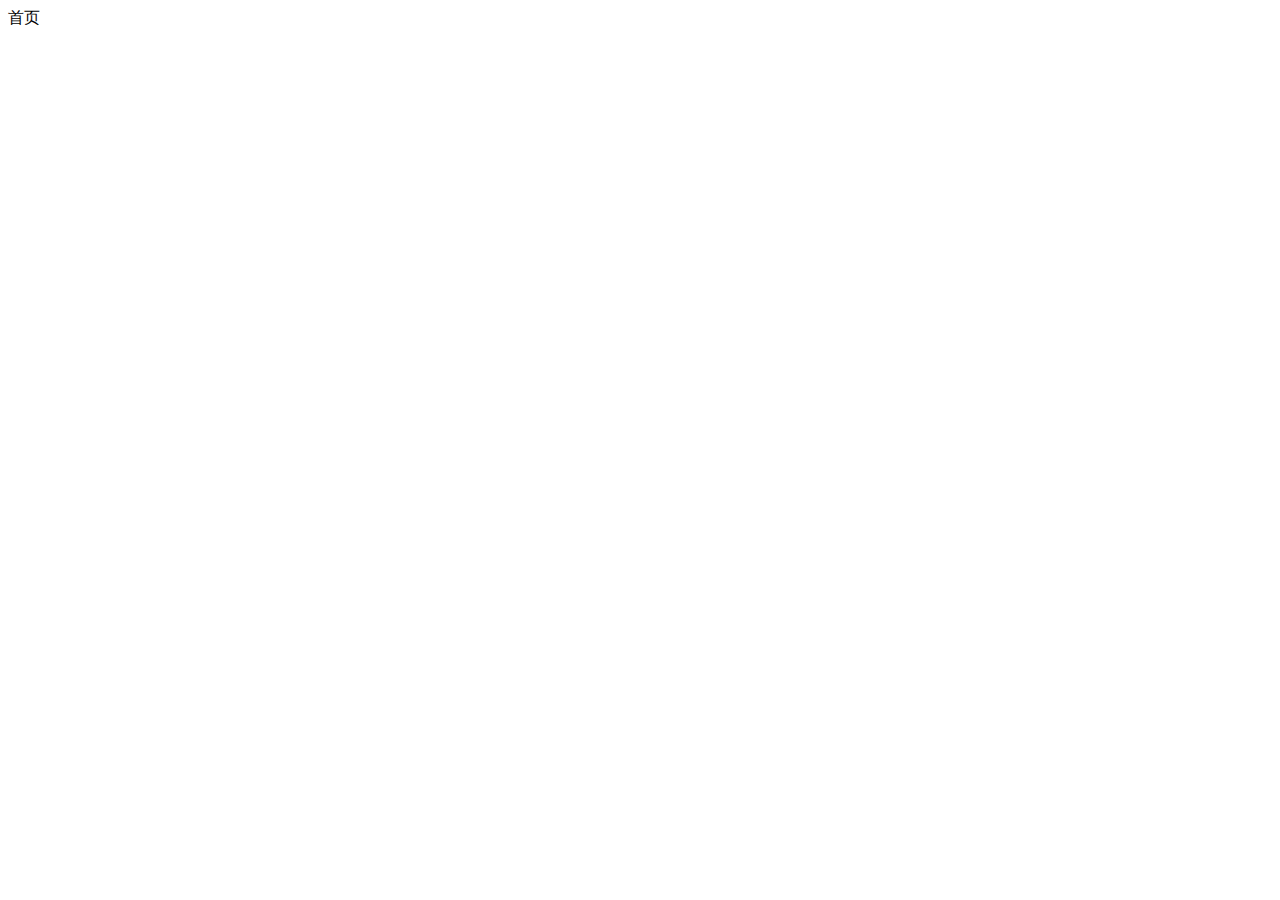
==== index.html @ 5a129a65 "登录注册功能完成" ====
<!DOCTYPE html>
<html lang="en">

<head>
    <meta charset="UTF-8">
    <meta http-equiv="X-UA-Compatible" content="IE=edge">
    <meta name="viewport" content="width=device-width, initial-scale=1.0">
    <title>Document</title>
</head>

<body>
    首页
</body>

</html>
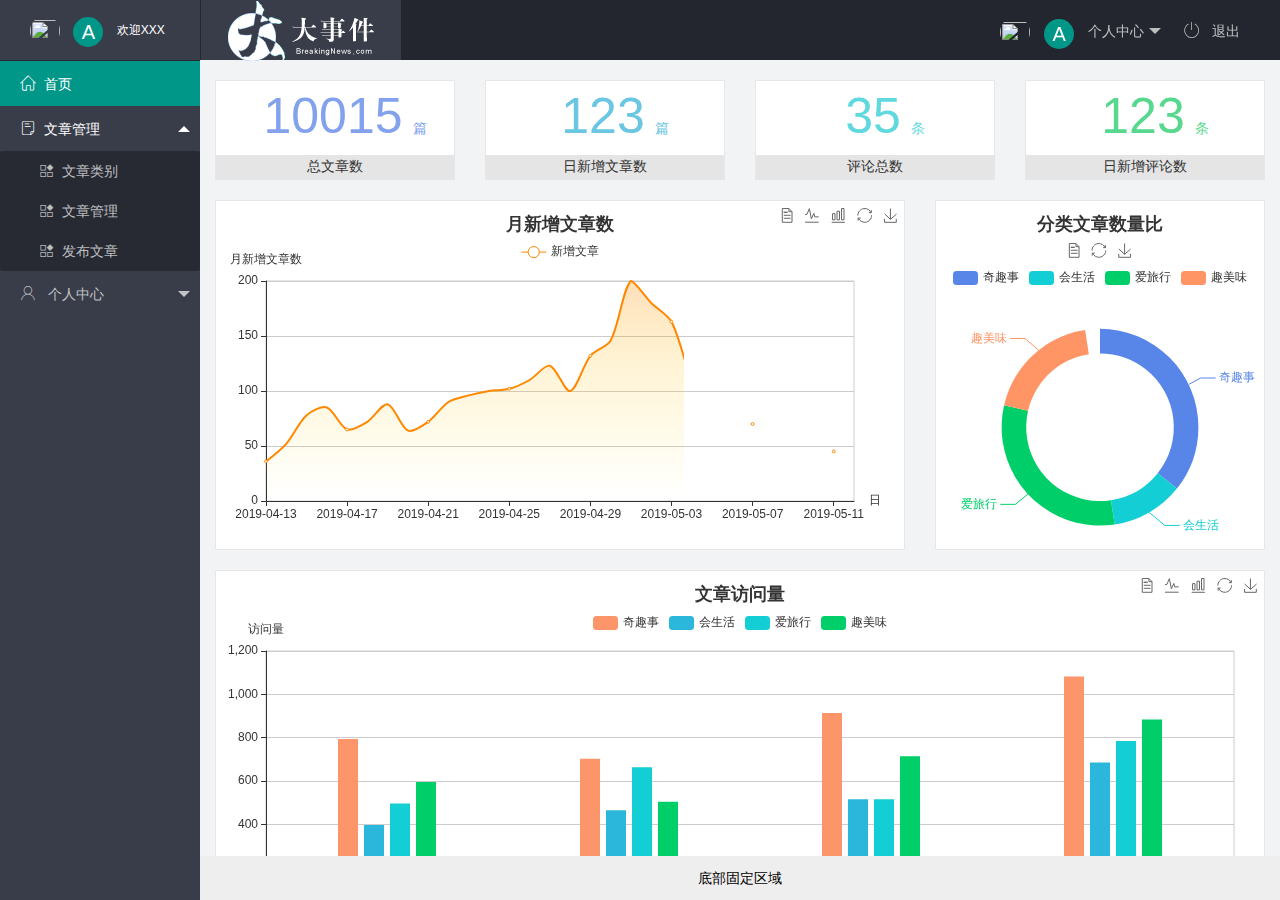
==== commit e68646bd: "完成了主页功能" ====
--- a/index.html
+++ b/index.html
@@ -5,11 +5,93 @@
     <meta charset="UTF-8">
     <meta http-equiv="X-UA-Compatible" content="IE=edge">
     <meta name="viewport" content="width=device-width, initial-scale=1.0">
-    <title>Document</title>
+    <title>后台主页</title>
+    <!-- <link rel="stylesheet" href="/assets/lib/bootstrap.css"> -->
+    <link rel="stylesheet" href="/assets/lib/layui/css/layui.css">
+    <link rel="stylesheet" href="/assets/fonts/iconfont.css">
+    <link rel="stylesheet" href="/assets/css/index.css">
 </head>
 
 <body>
-    首页
+    <div class="layui-layout layui-layout-admin">
+        <div class="layui-header">
+            <div class="layui-logo layui-hide-xs layui-bg-black">
+                <img src="/assets/images/logo.png" alt="">
+            </div>
+            <!-- 头部区域（可配合layui 已有的水平导航） -->
+            <ul class="layui-nav layui-layout-right">
+                <li class="layui-nav-item layui-hide layui-show-md-inline-block">
+                    <a href="javascript:;">
+                        <img src="//tva1.sinaimg.cn/crop.0.0.118.118.180/5db11ff4gw1e77d3nqrv8j203b03cweg.jpg"
+                            class="layui-nav-img">
+                        <span class="text-avatar">A</span>
+                        个人中心
+                    </a>
+                    <dl class="layui-nav-child">
+                        <dd><a href="javascript:;">基本资料</a></dd>
+                        <dd><a href="javascript:;">更换头像</a></dd>
+                        <dd><a href="javascript:;">重置密码</a></dd>
+                    </dl>
+                </li>
+                <li class="layui-nav-item" lay-header-event="menuRight" lay-unselect>
+                    <a href="javascript:;" id="btnLogout">
+                        <span class="iconfont icon-tuichu"></span>
+                        退出
+                    </a>
+                </li>
+            </ul>
+        </div>
+
+        <div class="layui-side layui-bg-black">
+            <div class="layui-side-scroll">
+                <div class="user-info">
+                    <img src="//tva1.sinaimg.cn/crop.0.0.118.118.180/5db11ff4gw1e77d3nqrv8j203b03cweg.jpg"
+                        class="layui-nav-img">
+                    <span class="text-avatar">A</span>
+                    <span id="welcome">欢迎XXX</span>
+                </div>
+                <!-- 左侧导航区域（可配合layui已有的垂直导航） -->
+                <ul class="layui-nav layui-nav-tree" lay-shrink="all" lay-filter="test">
+                    <li class="layui-nav-item layui-this"><a target="fm" href="/home/dashboard.html"><span
+                                class="iconfont icon-home"></span>首页</a>
+                    </li>
+                    <li class="layui-nav-item layui-nav-itemed">
+                        <a class="" href="javascript:;"><span class="iconfont icon-16"></span>文章管理</a>
+                        <dl class="layui-nav-child">
+                            <dd><a href="javascript:;"><i class="layui-icon layui-icon-app"></i>文章类别</a></dd>
+                            <dd><a href="javascript:;"><i class="layui-icon layui-icon-app"></i>文章管理</a></dd>
+                            <dd><a href="javascript:;"><i class="layui-icon layui-icon-app"></i>发布文章</a></dd>
+                        </dl>
+                    </li>
+                    <li class="layui-nav-item">
+                        <a href="javascript:;"><span class="iconfont icon-user"></span> 个人中心</a>
+                        <dl class="layui-nav-child">
+                            <dd><a href="javascript:;"><i class="layui-icon layui-icon-app"></i>基本资料</a></dd>
+                            <dd><a href="javascript:;"><i class="layui-icon layui-icon-app"></i>更换头像</a></dd>
+                            <dd><a href="javascript:;"><i class="layui-icon layui-icon-app"></i>重置密码</a></dd>
+                        </dl>
+                    </li>
+                </ul>
+            </div>
+        </div>
+
+        <div class="layui-body">
+            <!-- 内容主体区域 -->
+            <iframe name="fm" src="/home/dashboard.html" frameborder="0">
+                主体内容区域
+            </iframe>
+        </div>
+
+        <div class="layui-footer">
+            <!-- 底部固定区域 -->
+            底部固定区域
+        </div>
+    </div>
 </body>
+<script src="/assets/lib/jquery.js"></script>
+<script src="/assets/lib/echarts.min.js"></script>
+<script src="/assets/lib/layui/layui.all.js"></script>
+<script src="/assets/js/BaseAPI.js"></script>
+<script src="/assets/js/index.js"></script>
 
 </html>--- a/assets/lib/layui/css/layui.css
+++ b/assets/lib/layui/css/layui.css
@@ -0,0 +1,2 @@
+/** layui-v2.5.5 MIT License By https://www.layui.com */
+ .layui-inline,img{display:inline-block;vertical-align:middle}h1,h2,h3,h4,h5,h6{font-weight:400}.layui-edge,.layui-header,.layui-inline,.layui-main{position:relative}.layui-body,.layui-edge,.layui-elip{overflow:hidden}.layui-btn,.layui-edge,.layui-inline,img{vertical-align:middle}.layui-btn,.layui-disabled,.layui-icon,.layui-unselect{-moz-user-select:none;-webkit-user-select:none;-ms-user-select:none}.layui-elip,.layui-form-checkbox span,.layui-form-pane .layui-form-label{text-overflow:ellipsis;white-space:nowrap}.layui-breadcrumb,.layui-tree-btnGroup{visibility:hidden}blockquote,body,button,dd,div,dl,dt,form,h1,h2,h3,h4,h5,h6,input,li,ol,p,pre,td,textarea,th,ul{margin:0;padding:0;-webkit-tap-highlight-color:rgba(0,0,0,0)}a:active,a:hover{outline:0}img{border:none}li{list-style:none}table{border-collapse:collapse;border-spacing:0}h4,h5,h6{font-size:100%}button,input,optgroup,option,select,textarea{font-family:inherit;font-size:inherit;font-style:inherit;font-weight:inherit;outline:0}pre{white-space:pre-wrap;white-space:-moz-pre-wrap;white-space:-pre-wrap;white-space:-o-pre-wrap;word-wrap:break-word}body{line-height:24px;font:14px Helvetica Neue,Helvetica,PingFang SC,Tahoma,Arial,sans-serif}hr{height:1px;margin:10px 0;border:0;clear:both}a{color:#333;text-decoration:none}a:hover{color:#777}a cite{font-style:normal;*cursor:pointer}.layui-border-box,.layui-border-box *{box-sizing:border-box}.layui-box,.layui-box *{box-sizing:content-box}.layui-clear{clear:both;*zoom:1}.layui-clear:after{content:'\20';clear:both;*zoom:1;display:block;height:0}.layui-inline{*display:inline;*zoom:1}.layui-edge{display:inline-block;width:0;height:0;border-width:6px;border-style:dashed;border-color:transparent}.layui-edge-top{top:-4px;border-bottom-color:#999;border-bottom-style:solid}.layui-edge-right{border-left-color:#999;border-left-style:solid}.layui-edge-bottom{top:2px;border-top-color:#999;border-top-style:solid}.layui-edge-left{border-right-color:#999;border-right-style:solid}.layui-disabled,.layui-disabled:hover{color:#d2d2d2!important;cursor:not-allowed!important}.layui-circle{border-radius:100%}.layui-show{display:block!important}.layui-hide{display:none!important}@font-face{font-family:layui-icon;src:url(../font/iconfont.eot?v=250);src:url(../font/iconfont.eot?v=250#iefix) format('embedded-opentype'),url(../font/iconfont.woff2?v=250) format('woff2'),url(../font/iconfont.woff?v=250) format('woff'),url(../font/iconfont.ttf?v=250) format('truetype'),url(../font/iconfont.svg?v=250#layui-icon) format('svg')}.layui-icon{font-family:layui-icon!important;font-size:16px;font-style:normal;-webkit-font-smoothing:antialiased;-moz-osx-font-smoothing:grayscale}.layui-icon-reply-fill:before{content:"\e611"}.layui-icon-set-fill:before{content:"\e614"}.layui-icon-menu-fill:before{content:"\e60f"}.layui-icon-search:before{content:"\e615"}.layui-icon-share:before{content:"\e641"}.layui-icon-set-sm:before{content:"\e620"}.layui-icon-engine:before{content:"\e628"}.layui-icon-close:before{content:"\1006"}.layui-icon-close-fill:before{content:"\1007"}.layui-icon-chart-screen:before{content:"\e629"}.layui-icon-star:before{content:"\e600"}.layui-icon-circle-dot:before{content:"\e617"}.layui-icon-chat:before{content:"\e606"}.layui-icon-release:before{content:"\e609"}.layui-icon-list:before{content:"\e60a"}.layui-icon-chart:before{content:"\e62c"}.layui-icon-ok-circle:before{content:"\1005"}.layui-icon-layim-theme:before{content:"\e61b"}.layui-icon-table:before{content:"\e62d"}.layui-icon-right:before{content:"\e602"}.layui-icon-left:before{content:"\e603"}.layui-icon-cart-simple:before{content:"\e698"}.layui-icon-face-cry:before{content:"\e69c"}.layui-icon-face-smile:before{content:"\e6af"}.layui-icon-survey:before{content:"\e6b2"}.layui-icon-tree:before{content:"\e62e"}.layui-icon-upload-circle:before{content:"\e62f"}.layui-icon-add-circle:before{content:"\e61f"}.layui-icon-download-circle:before{content:"\e601"}.layui-icon-templeate-1:before{content:"\e630"}.layui-icon-util:before{content:"\e631"}.layui-icon-face-surprised:before{content:"\e664"}.layui-icon-edit:before{content:"\e642"}.layui-icon-speaker:before{content:"\e645"}.layui-icon-down:before{content:"\e61a"}.layui-icon-file:before{content:"\e621"}.layui-icon-layouts:before{content:"\e632"}.layui-icon-rate-half:before{content:"\e6c9"}.layui-icon-add-circle-fine:before{content:"\e608"}.layui-icon-prev-circle:before{content:"\e633"}.layui-icon-read:before{content:"\e705"}.layui-icon-404:before{content:"\e61c"}.layui-icon-carousel:before{content:"\e634"}.layui-icon-help:before{content:"\e607"}.layui-icon-code-circle:before{content:"\e635"}.layui-icon-water:before{content:"\e636"}.layui-icon-username:before{content:"\e66f"}.layui-icon-find-fill:before{content:"\e670"}.layui-icon-about:before{content:"\e60b"}.layui-icon-location:before{content:"\e715"}.layui-icon-up:before{content:"\e619"}.layui-icon-pause:before{content:"\e651"}.layui-icon-date:before{content:"\e637"}.layui-icon-layim-uploadfile:before{content:"\e61d"}.layui-icon-delete:before{content:"\e640"}.layui-icon-play:before{content:"\e652"}.layui-icon-top:before{content:"\e604"}.layui-icon-friends:before{content:"\e612"}.layui-icon-refresh-3:before{content:"\e9aa"}.layui-icon-ok:before{content:"\e605"}.layui-icon-layer:before{content:"\e638"}.layui-icon-face-smile-fine:before{content:"\e60c"}.layui-icon-dollar:before{content:"\e659"}.layui-icon-group:before{content:"\e613"}.layui-icon-layim-download:before{content:"\e61e"}.layui-icon-picture-fine:before{content:"\e60d"}.layui-icon-link:before{content:"\e64c"}.layui-icon-diamond:before{content:"\e735"}.layui-icon-log:before{content:"\e60e"}.layui-icon-rate-solid:before{content:"\e67a"}.layui-icon-fonts-del:before{content:"\e64f"}.layui-icon-unlink:before{content:"\e64d"}.layui-icon-fonts-clear:before{content:"\e639"}.layui-icon-triangle-r:before{content:"\e623"}.layui-icon-circle:before{content:"\e63f"}.layui-icon-radio:before{content:"\e643"}.layui-icon-align-center:before{content:"\e647"}.layui-icon-align-right:before{content:"\e648"}.layui-icon-align-left:before{content:"\e649"}.layui-icon-loading-1:before{content:"\e63e"}.layui-icon-return:before{content:"\e65c"}.layui-icon-fonts-strong:before{content:"\e62b"}.layui-icon-upload:before{content:"\e67c"}.layui-icon-dialogue:before{content:"\e63a"}.layui-icon-video:before{content:"\e6ed"}.layui-icon-headset:before{content:"\e6fc"}.layui-icon-cellphone-fine:before{content:"\e63b"}.layui-icon-add-1:before{content:"\e654"}.layui-icon-face-smile-b:before{content:"\e650"}.layui-icon-fonts-html:before{content:"\e64b"}.layui-icon-form:before{content:"\e63c"}.layui-icon-cart:before{content:"\e657"}.layui-icon-camera-fill:before{content:"\e65d"}.layui-icon-tabs:before{content:"\e62a"}.layui-icon-fonts-code:before{content:"\e64e"}.layui-icon-fire:before{content:"\e756"}.layui-icon-set:before{content:"\e716"}.layui-icon-fonts-u:before{content:"\e646"}.layui-icon-triangle-d:before{content:"\e625"}.layui-icon-tips:before{content:"\e702"}.layui-icon-picture:before{content:"\e64a"}.layui-icon-more-vertical:before{content:"\e671"}.layui-icon-flag:before{content:"\e66c"}.layui-icon-loading:before{content:"\e63d"}.layui-icon-fonts-i:before{content:"\e644"}.layui-icon-refresh-1:before{content:"\e666"}.layui-icon-rmb:before{content:"\e65e"}.layui-icon-home:before{content:"\e68e"}.layui-icon-user:before{content:"\e770"}.layui-icon-notice:before{content:"\e667"}.layui-icon-login-weibo:before{content:"\e675"}.layui-icon-voice:before{content:"\e688"}.layui-icon-upload-drag:before{content:"\e681"}.layui-icon-login-qq:before{content:"\e676"}.layui-icon-snowflake:before{content:"\e6b1"}.layui-icon-file-b:before{content:"\e655"}.layui-icon-template:before{content:"\e663"}.layui-icon-auz:before{content:"\e672"}.layui-icon-console:before{content:"\e665"}.layui-icon-app:before{content:"\e653"}.layui-icon-prev:before{content:"\e65a"}.layui-icon-website:before{content:"\e7ae"}.layui-icon-next:before{content:"\e65b"}.layui-icon-component:before{content:"\e857"}.layui-icon-more:before{content:"\e65f"}.layui-icon-login-wechat:before{content:"\e677"}.layui-icon-shrink-right:before{content:"\e668"}.layui-icon-spread-left:before{content:"\e66b"}.layui-icon-camera:before{content:"\e660"}.layui-icon-note:before{content:"\e66e"}.layui-icon-refresh:before{content:"\e669"}.layui-icon-female:before{content:"\e661"}.layui-icon-male:before{content:"\e662"}.layui-icon-password:before{content:"\e673"}.layui-icon-senior:before{content:"\e674"}.layui-icon-theme:before{content:"\e66a"}.layui-icon-tread:before{content:"\e6c5"}.layui-icon-praise:before{content:"\e6c6"}.layui-icon-star-fill:before{content:"\e658"}.layui-icon-rate:before{content:"\e67b"}.layui-icon-template-1:before{content:"\e656"}.layui-icon-vercode:before{content:"\e679"}.layui-icon-cellphone:before{content:"\e678"}.layui-icon-screen-full:before{content:"\e622"}.layui-icon-screen-restore:before{content:"\e758"}.layui-icon-cols:before{content:"\e610"}.layui-icon-export:before{content:"\e67d"}.layui-icon-print:before{content:"\e66d"}.layui-icon-slider:before{content:"\e714"}.layui-icon-addition:before{content:"\e624"}.layui-icon-subtraction:before{content:"\e67e"}.layui-icon-service:before{content:"\e626"}.layui-icon-transfer:before{content:"\e691"}.layui-main{width:1140px;margin:0 auto}.layui-header{z-index:1000;height:60px}.layui-header a:hover{transition:all .5s;-webkit-transition:all .5s}.layui-side{position:fixed;left:0;top:0;bottom:0;z-index:999;width:200px;overflow-x:hidden}.layui-side-scroll{position:relative;width:220px;height:100%;overflow-x:hidden}.layui-body{position:absolute;left:200px;right:0;top:0;bottom:0;z-index:998;width:auto;overflow-y:auto;box-sizing:border-box}.layui-layout-body{overflow:hidden}.layui-layout-admin .layui-header{background-color:#23262E}.layui-layout-admin .layui-side{top:60px;width:200px;overflow-x:hidden}.layui-layout-admin .layui-body{position:fixed;top:60px;bottom:44px}.layui-layout-admin .layui-main{width:auto;margin:0 15px}.layui-layout-admin .layui-footer{position:fixed;left:200px;right:0;bottom:0;height:44px;line-height:44px;padding:0 15px;background-color:#eee}.layui-layout-admin .layui-logo{position:absolute;left:0;top:0;width:200px;height:100%;line-height:60px;text-align:center;color:#009688;font-size:16px}.layui-layout-admin .layui-header .layui-nav{background:0 0}.layui-layout-left{position:absolute!important;left:200px;top:0}.layui-layout-right{position:absolute!important;right:0;top:0}.layui-container{position:relative;margin:0 auto;padding:0 15px;box-sizing:border-box}.layui-fluid{position:relative;margin:0 auto;padding:0 15px}.layui-row:after,.layui-row:before{content:'';display:block;clear:both}.layui-col-lg1,.layui-col-lg10,.layui-col-lg11,.layui-col-lg12,.layui-col-lg2,.layui-col-lg3,.layui-col-lg4,.layui-col-lg5,.layui-col-lg6,.layui-col-lg7,.layui-col-lg8,.layui-col-lg9,.layui-col-md1,.layui-col-md10,.layui-col-md11,.layui-col-md12,.layui-col-md2,.layui-col-md3,.layui-col-md4,.layui-col-md5,.layui-col-md6,.layui-col-md7,.layui-col-md8,.layui-col-md9,.layui-col-sm1,.layui-col-sm10,.layui-col-sm11,.layui-col-sm12,.layui-col-sm2,.layui-col-sm3,.layui-col-sm4,.layui-col-sm5,.layui-col-sm6,.layui-col-sm7,.layui-col-sm8,.layui-col-sm9,.layui-col-xs1,.layui-col-xs10,.layui-col-xs11,.layui-col-xs12,.layui-col-xs2,.layui-col-xs3,.layui-col-xs4,.layui-col-xs5,.layui-col-xs6,.layui-col-xs7,.layui-col-xs8,.layui-col-xs9{position:relative;display:block;box-sizing:border-box}.layui-col-xs1,.layui-col-xs10,.layui-col-xs11,.layui-col-xs12,.layui-col-xs2,.layui-col-xs3,.layui-col-xs4,.layui-col-xs5,.layui-col-xs6,.layui-col-xs7,.layui-col-xs8,.layui-col-xs9{float:left}.layui-col-xs1{width:8.33333333%}.layui-col-xs2{width:16.66666667%}.layui-col-xs3{width:25%}.layui-col-xs4{width:33.33333333%}.layui-col-xs5{width:41.66666667%}.layui-col-xs6{width:50%}.layui-col-xs7{width:58.33333333%}.layui-col-xs8{width:66.66666667%}.layui-col-xs9{width:75%}.layui-col-xs10{width:83.33333333%}.layui-col-xs11{width:91.66666667%}.layui-col-xs12{width:100%}.layui-col-xs-offset1{margin-left:8.33333333%}.layui-col-xs-offset2{margin-left:16.66666667%}.layui-col-xs-offset3{margin-left:25%}.layui-col-xs-offset4{margin-left:33.33333333%}.layui-col-xs-offset5{margin-left:41.66666667%}.layui-col-xs-offset6{margin-left:50%}.layui-col-xs-offset7{margin-left:58.33333333%}.layui-col-xs-offset8{margin-left:66.66666667%}.layui-col-xs-offset9{margin-left:75%}.layui-col-xs-offset10{margin-left:83.33333333%}.layui-col-xs-offset11{margin-left:91.66666667%}.layui-col-xs-offset12{margin-left:100%}@media screen and (max-width:768px){.layui-hide-xs{display:none!important}.layui-show-xs-block{display:block!important}.layui-show-xs-inline{display:inline!important}.layui-show-xs-inline-block{display:inline-block!important}}@media screen and (min-width:768px){.layui-container{width:750px}.layui-hide-sm{display:none!important}.layui-show-sm-block{display:block!important}.layui-show-sm-inline{display:inline!important}.layui-show-sm-inline-block{display:inline-block!important}.layui-col-sm1,.layui-col-sm10,.layui-col-sm11,.layui-col-sm12,.layui-col-sm2,.layui-col-sm3,.layui-col-sm4,.layui-col-sm5,.layui-col-sm6,.layui-col-sm7,.layui-col-sm8,.layui-col-sm9{float:left}.layui-col-sm1{width:8.33333333%}.layui-col-sm2{width:16.66666667%}.layui-col-sm3{width:25%}.layui-col-sm4{width:33.33333333%}.layui-col-sm5{width:41.66666667%}.layui-col-sm6{width:50%}.layui-col-sm7{width:58.33333333%}.layui-col-sm8{width:66.66666667%}.layui-col-sm9{width:75%}.layui-col-sm10{width:83.33333333%}.layui-col-sm11{width:91.66666667%}.layui-col-sm12{width:100%}.layui-col-sm-offset1{margin-left:8.33333333%}.layui-col-sm-offset2{margin-left:16.66666667%}.layui-col-sm-offset3{margin-left:25%}.layui-col-sm-offset4{margin-left:33.33333333%}.layui-col-sm-offset5{margin-left:41.66666667%}.layui-col-sm-offset6{margin-left:50%}.layui-col-sm-offset7{margin-left:58.33333333%}.layui-col-sm-offset8{margin-left:66.66666667%}.layui-col-sm-offset9{margin-left:75%}.layui-col-sm-offset10{margin-left:83.33333333%}.layui-col-sm-offset11{margin-left:91.66666667%}.layui-col-sm-offset12{margin-left:100%}}@media screen and (min-width:992px){.layui-container{width:970px}.layui-hide-md{display:none!important}.layui-show-md-block{display:block!important}.layui-show-md-inline{display:inline!important}.layui-show-md-inline-block{display:inline-block!important}.layui-col-md1,.layui-col-md10,.layui-col-md11,.layui-col-md12,.layui-col-md2,.layui-col-md3,.layui-col-md4,.layui-col-md5,.layui-col-md6,.layui-col-md7,.layui-col-md8,.layui-col-md9{float:left}.layui-col-md1{width:8.33333333%}.layui-col-md2{width:16.66666667%}.layui-col-md3{width:25%}.layui-col-md4{width:33.33333333%}.layui-col-md5{width:41.66666667%}.layui-col-md6{width:50%}.layui-col-md7{width:58.33333333%}.layui-col-md8{width:66.66666667%}.layui-col-md9{width:75%}.layui-col-md10{width:83.33333333%}.layui-col-md11{width:91.66666667%}.layui-col-md12{width:100%}.layui-col-md-offset1{margin-left:8.33333333%}.layui-col-md-offset2{margin-left:16.66666667%}.layui-col-md-offset3{margin-left:25%}.layui-col-md-offset4{margin-left:33.33333333%}.layui-col-md-offset5{margin-left:41.66666667%}.layui-col-md-offset6{margin-left:50%}.layui-col-md-offset7{margin-left:58.33333333%}.layui-col-md-offset8{margin-left:66.66666667%}.layui-col-md-offset9{margin-left:75%}.layui-col-md-offset10{margin-left:83.33333333%}.layui-col-md-offset11{margin-left:91.66666667%}.layui-col-md-offset12{margin-left:100%}}@media screen and (min-width:1200px){.layui-container{width:1170px}.layui-hide-lg{display:none!important}.layui-show-lg-block{display:block!important}.layui-show-lg-inline{display:inline!important}.layui-show-lg-inline-block{display:inline-block!important}.layui-col-lg1,.layui-col-lg10,.layui-col-lg11,.layui-col-lg12,.layui-col-lg2,.layui-col-lg3,.layui-col-lg4,.layui-col-lg5,.layui-col-lg6,.layui-col-lg7,.layui-col-lg8,.layui-col-lg9{float:left}.layui-col-lg1{width:8.33333333%}.layui-col-lg2{width:16.66666667%}.layui-col-lg3{width:25%}.layui-col-lg4{width:33.33333333%}.layui-col-lg5{width:41.66666667%}.layui-col-lg6{width:50%}.layui-col-lg7{width:58.33333333%}.layui-col-lg8{width:66.66666667%}.layui-col-lg9{width:75%}.layui-col-lg10{width:83.33333333%}.layui-col-lg11{width:91.66666667%}.layui-col-lg12{width:100%}.layui-col-lg-offset1{margin-left:8.33333333%}.layui-col-lg-offset2{margin-left:16.66666667%}.layui-col-lg-offset3{margin-left:25%}.layui-col-lg-offset4{margin-left:33.33333333%}.layui-col-lg-offset5{margin-left:41.66666667%}.layui-col-lg-offset6{margin-left:50%}.layui-col-lg-offset7{margin-left:58.33333333%}.layui-col-lg-offset8{margin-left:66.66666667%}.layui-col-lg-offset9{margin-left:75%}.layui-col-lg-offset10{margin-left:83.33333333%}.layui-col-lg-offset11{margin-left:91.66666667%}.layui-col-lg-offset12{margin-left:100%}}.layui-col-space1{margin:-.5px}.layui-col-space1>*{padding:.5px}.layui-col-space3{margin:-1.5px}.layui-col-space3>*{padding:1.5px}.layui-col-space5{margin:-2.5px}.layui-col-space5>*{padding:2.5px}.layui-col-space8{margin:-3.5px}.layui-col-space8>*{padding:3.5px}.layui-col-space10{margin:-5px}.layui-col-space10>*{padding:5px}.layui-col-space12{margin:-6px}.layui-col-space12>*{padding:6px}.layui-col-space15{margin:-7.5px}.layui-col-space15>*{padding:7.5px}.layui-col-space18{margin:-9px}.layui-col-space18>*{padding:9px}.layui-col-space20{margin:-10px}.layui-col-space20>*{padding:10px}.layui-col-space22{margin:-11px}.layui-col-space22>*{padding:11px}.layui-col-space25{margin:-12.5px}.layui-col-space25>*{padding:12.5px}.layui-col-space30{margin:-15px}.layui-col-space30>*{padding:15px}.layui-btn,.layui-input,.layui-select,.layui-textarea,.layui-upload-button{outline:0;-webkit-appearance:none;transition:all .3s;-webkit-transition:all .3s;box-sizing:border-box}.layui-elem-quote{margin-bottom:10px;padding:15px;line-height:22px;border-left:5px solid #009688;border-radius:0 2px 2px 0;background-color:#f2f2f2}.layui-quote-nm{border-style:solid;border-width:1px 1px 1px 5px;background:0 0}.layui-elem-field{margin-bottom:10px;padding:0;border-width:1px;border-style:solid}.layui-elem-field legend{margin-left:20px;padding:0 10px;font-size:20px;font-weight:300}.layui-field-title{margin:10px 0 20px;border-width:1px 0 0}.layui-field-box{padding:10px 15px}.layui-field-title .layui-field-box{padding:10px 0}.layui-progress{position:relative;height:6px;border-radius:20px;background-color:#e2e2e2}.layui-progress-bar{position:absolute;left:0;top:0;width:0;max-width:100%;height:6px;border-radius:20px;text-align:right;background-color:#5FB878;transition:all .3s;-webkit-transition:all .3s}.layui-progress-big,.layui-progress-big .layui-progress-bar{height:18px;line-height:18px}.layui-progress-text{position:relative;top:-20px;line-height:18px;font-size:12px;color:#666}.layui-progress-big .layui-progress-text{position:static;padding:0 10px;color:#fff}.layui-collapse{border-width:1px;border-style:solid;border-radius:2px}.layui-colla-content,.layui-colla-item{border-top-width:1px;border-top-style:solid}.layui-colla-item:first-child{border-top:none}.layui-colla-title{position:relative;height:42px;line-height:42px;padding:0 15px 0 35px;color:#333;background-color:#f2f2f2;cursor:pointer;font-size:14px;overflow:hidden}.layui-colla-content{display:none;padding:10px 15px;line-height:22px;color:#666}.layui-colla-icon{position:absolute;left:15px;top:0;font-size:14px}.layui-card{margin-bottom:15px;border-radius:2px;background-color:#fff;box-shadow:0 1px 2px 0 rgba(0,0,0,.05)}.layui-card:last-child{margin-bottom:0}.layui-card-header{position:relative;height:42px;line-height:42px;padding:0 15px;border-bottom:1px solid #f6f6f6;color:#333;border-radius:2px 2px 0 0;font-size:14px}.layui-bg-black,.layui-bg-blue,.layui-bg-cyan,.layui-bg-green,.layui-bg-orange,.layui-bg-red{color:#fff!important}.layui-card-body{position:relative;padding:10px 15px;line-height:24px}.layui-card-body[pad15]{padding:15px}.layui-card-body[pad20]{padding:20px}.layui-card-body .layui-table{margin:5px 0}.layui-card .layui-tab{margin:0}.layui-panel-window{position:relative;padding:15px;border-radius:0;border-top:5px solid #E6E6E6;background-color:#fff}.layui-auxiliar-moving{position:fixed;left:0;right:0;top:0;bottom:0;width:100%;height:100%;background:0 0;z-index:9999999999}.layui-form-label,.layui-form-mid,.layui-form-select,.layui-input-block,.layui-input-inline,.layui-textarea{position:relative}.layui-bg-red{background-color:#FF5722!important}.layui-bg-orange{background-color:#FFB800!important}.layui-bg-green{background-color:#009688!important}.layui-bg-cyan{background-color:#2F4056!important}.layui-bg-blue{background-color:#1E9FFF!important}.layui-bg-black{background-color:#393D49!important}.layui-bg-gray{background-color:#eee!important;color:#666!important}.layui-badge-rim,.layui-colla-content,.layui-colla-item,.layui-collapse,.layui-elem-field,.layui-form-pane .layui-form-item[pane],.layui-form-pane .layui-form-label,.layui-input,.layui-layedit,.layui-layedit-tool,.layui-quote-nm,.layui-select,.layui-tab-bar,.layui-tab-card,.layui-tab-title,.layui-tab-title .layui-this:after,.layui-textarea{border-color:#e6e6e6}.layui-timeline-item:before,hr{background-color:#e6e6e6}.layui-text{line-height:22px;font-size:14px;color:#666}.layui-text h1,.layui-text h2,.layui-text h3{font-weight:500;color:#333}.layui-text h1{font-size:30px}.layui-text h2{font-size:24px}.layui-text h3{font-size:18px}.layui-text a:not(.layui-btn){color:#01AAED}.layui-text a:not(.layui-btn):hover{text-decoration:underline}.layui-text ul{padding:5px 0 5px 15px}.layui-text ul li{margin-top:5px;list-style-type:disc}.layui-text em,.layui-word-aux{color:#999!important;padding:0 5px!important}.layui-btn{display:inline-block;height:38px;line-height:38px;padding:0 18px;background-color:#009688;color:#fff;white-space:nowrap;text-align:center;font-size:14px;border:none;border-radius:2px;cursor:pointer}.layui-btn:hover{opacity:.8;filter:alpha(opacity=80);color:#fff}.layui-btn:active{opacity:1;filter:alpha(opacity=100)}.layui-btn+.layui-btn{margin-left:10px}.layui-btn-container{font-size:0}.layui-btn-container .layui-btn{margin-right:10px;margin-bottom:10px}.layui-btn-container .layui-btn+.layui-btn{margin-left:0}.layui-table .layui-btn-container .layui-btn{margin-bottom:9px}.layui-btn-radius{border-radius:100px}.layui-btn .layui-icon{margin-right:3px;font-size:18px;vertical-align:bottom;vertical-align:middle\9}.layui-btn-primary{border:1px solid #C9C9C9;background-color:#fff;color:#555}.layui-btn-primary:hover{border-color:#009688;color:#333}.layui-btn-normal{background-color:#1E9FFF}.layui-btn-warm{background-color:#FFB800}.layui-btn-danger{background-color:#FF5722}.layui-btn-checked{background-color:#5FB878}.layui-btn-disabled,.layui-btn-disabled:active,.layui-btn-disabled:hover{border:1px solid #e6e6e6;background-color:#FBFBFB;color:#C9C9C9;cursor:not-allowed;opacity:1}.layui-btn-lg{height:44px;line-height:44px;padding:0 25px;font-size:16px}.layui-btn-sm{height:30px;line-height:30px;padding:0 10px;font-size:12px}.layui-btn-sm i{font-size:16px!important}.layui-btn-xs{height:22px;line-height:22px;padding:0 5px;font-size:12px}.layui-btn-xs i{font-size:14px!important}.layui-btn-group{display:inline-block;vertical-align:middle;font-size:0}.layui-btn-group .layui-btn{margin-left:0!important;margin-right:0!important;border-left:1px solid rgba(255,255,255,.5);border-radius:0}.layui-btn-group .layui-btn-primary{border-left:none}.layui-btn-group .layui-btn-primary:hover{border-color:#C9C9C9;color:#009688}.layui-btn-group .layui-btn:first-child{border-left:none;border-radius:2px 0 0 2px}.layui-btn-group .layui-btn-primary:first-child{border-left:1px solid #c9c9c9}.layui-btn-group .layui-btn:last-child{border-radius:0 2px 2px 0}.layui-btn-group .layui-btn+.layui-btn{margin-left:0}.layui-btn-group+.layui-btn-group{margin-left:10px}.layui-btn-fluid{width:100%}.layui-input,.layui-select,.layui-textarea{height:38px;line-height:1.3;line-height:38px\9;border-width:1px;border-style:solid;background-color:#fff;border-radius:2px}.layui-input::-webkit-input-placeholder,.layui-select::-webkit-input-placeholder,.layui-textarea::-webkit-input-placeholder{line-height:1.3}.layui-input,.layui-textarea{display:block;width:100%;padding-left:10px}.layui-input:hover,.layui-textarea:hover{border-color:#D2D2D2!important}.layui-input:focus,.layui-textarea:focus{border-color:#C9C9C9!important}.layui-textarea{min-height:100px;height:auto;line-height:20px;padding:6px 10px;resize:vertical}.layui-select{padding:0 10px}.layui-form input[type=checkbox],.layui-form input[type=radio],.layui-form select{display:none}.layui-form [lay-ignore]{display:initial}.layui-form-item{margin-bottom:15px;clear:both;*zoom:1}.layui-form-item:after{content:'\20';clear:both;*zoom:1;display:block;height:0}.layui-form-label{float:left;display:block;padding:9px 15px;width:80px;font-weight:400;line-height:20px;text-align:right}.layui-form-label-col{display:block;float:none;padding:9px 0;line-height:20px;text-align:left}.layui-form-item .layui-inline{margin-bottom:5px;margin-right:10px}.layui-input-block{margin-left:110px;min-height:36px}.layui-input-inline{display:inline-block;vertical-align:middle}.layui-form-item .layui-input-inline{float:left;width:190px;margin-right:10px}.layui-form-text .layui-input-inline{width:auto}.layui-form-mid{float:left;display:block;padding:9px 0!important;line-height:20px;margin-right:10px}.layui-form-danger+.layui-form-select .layui-input,.layui-form-danger:focus{border-color:#FF5722!important}.layui-form-select .layui-input{padding-right:30px;cursor:pointer}.layui-form-select .layui-edge{position:absolute;right:10px;top:50%;margin-top:-3px;cursor:pointer;border-width:6px;border-top-color:#c2c2c2;border-top-style:solid;transition:all .3s;-webkit-transition:all .3s}.layui-form-select dl{display:none;position:absolute;left:0;top:42px;padding:5px 0;z-index:899;min-width:100%;border:1px solid #d2d2d2;max-height:300px;overflow-y:auto;background-color:#fff;border-radius:2px;box-shadow:0 2px 4px rgba(0,0,0,.12);box-sizing:border-box}.layui-form-select dl dd,.layui-form-select dl dt{padding:0 10px;line-height:36px;white-space:nowrap;overflow:hidden;text-overflow:ellipsis}.layui-form-select dl dt{font-size:12px;color:#999}.layui-form-select dl dd{cursor:pointer}.layui-form-select dl dd:hover{background-color:#f2f2f2;-webkit-transition:.5s all;transition:.5s all}.layui-form-select .layui-select-group dd{padding-left:20px}.layui-form-select dl dd.layui-select-tips{padding-left:10px!important;color:#999}.layui-form-select dl dd.layui-this{background-color:#5FB878;color:#fff}.layui-form-checkbox,.layui-form-select dl dd.layui-disabled{background-color:#fff}.layui-form-selected dl{display:block}.layui-form-checkbox,.layui-form-checkbox *,.layui-form-switch{display:inline-block;vertical-align:middle}.layui-form-selected .layui-edge{margin-top:-9px;-webkit-transform:rotate(180deg);transform:rotate(180deg);margin-top:-3px\9}:root .layui-form-selected .layui-edge{margin-top:-9px\0/IE9}.layui-form-selectup dl{top:auto;bottom:42px}.layui-select-none{margin:5px 0;text-align:center;color:#999}.layui-select-disabled .layui-disabled{border-color:#eee!important}.layui-select-disabled .layui-edge{border-top-color:#d2d2d2}.layui-form-checkbox{position:relative;height:30px;line-height:30px;margin-right:10px;padding-right:30px;cursor:pointer;font-size:0;-webkit-transition:.1s linear;transition:.1s linear;box-sizing:border-box}.layui-form-checkbox span{padding:0 10px;height:100%;font-size:14px;border-radius:2px 0 0 2px;background-color:#d2d2d2;color:#fff;overflow:hidden}.layui-form-checkbox:hover span{background-color:#c2c2c2}.layui-form-checkbox i{position:absolute;right:0;top:0;width:30px;height:28px;border:1px solid #d2d2d2;border-left:none;border-radius:0 2px 2px 0;color:#fff;font-size:20px;text-align:center}.layui-form-checkbox:hover i{border-color:#c2c2c2;color:#c2c2c2}.layui-form-checked,.layui-form-checked:hover{border-color:#5FB878}.layui-form-checked span,.layui-form-checked:hover span{background-color:#5FB878}.layui-form-checked i,.layui-form-checked:hover i{color:#5FB878}.layui-form-item .layui-form-checkbox{margin-top:4px}.layui-form-checkbox[lay-skin=primary]{height:auto!important;line-height:normal!important;min-width:18px;min-height:18px;border:none!important;margin-right:0;padding-left:28px;padding-right:0;background:0 0}.layui-form-checkbox[lay-skin=primary] span{padding-left:0;padding-right:15px;line-height:18px;background:0 0;color:#666}.layui-form-checkbox[lay-skin=primary] i{right:auto;left:0;width:16px;height:16px;line-height:16px;border:1px solid #d2d2d2;font-size:12px;border-radius:2px;background-color:#fff;-webkit-transition:.1s linear;transition:.1s linear}.layui-form-checkbox[lay-skin=primary]:hover i{border-color:#5FB878;color:#fff}.layui-form-checked[lay-skin=primary] i{border-color:#5FB878!important;background-color:#5FB878;color:#fff}.layui-checkbox-disbaled[lay-skin=primary] span{background:0 0!important;color:#c2c2c2}.layui-checkbox-disbaled[lay-skin=primary]:hover i{border-color:#d2d2d2}.layui-form-item .layui-form-checkbox[lay-skin=primary]{margin-top:10px}.layui-form-switch{position:relative;height:22px;line-height:22px;min-width:35px;padding:0 5px;margin-top:8px;border:1px solid #d2d2d2;border-radius:20px;cursor:pointer;background-color:#fff;-webkit-transition:.1s linear;transition:.1s linear}.layui-form-switch i{position:absolute;left:5px;top:3px;width:16px;height:16px;border-radius:20px;background-color:#d2d2d2;-webkit-transition:.1s linear;transition:.1s linear}.layui-form-switch em{position:relative;top:0;width:25px;margin-left:21px;padding:0!important;text-align:center!important;color:#999!important;font-style:normal!important;font-size:12px}.layui-form-onswitch{border-color:#5FB878;background-color:#5FB878}.layui-checkbox-disbaled,.layui-checkbox-disbaled i{border-color:#e2e2e2!important}.layui-form-onswitch i{left:100%;margin-left:-21px;background-color:#fff}.layui-form-onswitch em{margin-left:5px;margin-right:21px;color:#fff!important}.layui-checkbox-disbaled span{background-color:#e2e2e2!important}.layui-checkbox-disbaled:hover i{color:#fff!important}[lay-radio]{display:none}.layui-form-radio,.layui-form-radio *{display:inline-block;vertical-align:middle}.layui-form-radio{line-height:28px;margin:6px 10px 0 0;padding-right:10px;cursor:pointer;font-size:0}.layui-form-radio *{font-size:14px}.layui-form-radio>i{margin-right:8px;font-size:22px;color:#c2c2c2}.layui-form-radio>i:hover,.layui-form-radioed>i{color:#5FB878}.layui-radio-disbaled>i{color:#e2e2e2!important}.layui-form-pane .layui-form-label{width:110px;padding:8px 15px;height:38px;line-height:20px;border-width:1px;border-style:solid;border-radius:2px 0 0 2px;text-align:center;background-color:#FBFBFB;overflow:hidden;box-sizing:border-box}.layui-form-pane .layui-input-inline{margin-left:-1px}.layui-form-pane .layui-input-block{margin-left:110px;left:-1px}.layui-form-pane .layui-input{border-radius:0 2px 2px 0}.layui-form-pane .layui-form-text .layui-form-label{float:none;width:100%;border-radius:2px;box-sizing:border-box;text-align:left}.layui-form-pane .layui-form-text .layui-input-inline{display:block;margin:0;top:-1px;clear:both}.layui-form-pane .layui-form-text .layui-input-block{margin:0;left:0;top:-1px}.layui-form-pane .layui-form-text .layui-textarea{min-height:100px;border-radius:0 0 2px 2px}.layui-form-pane .layui-form-checkbox{margin:4px 0 4px 10px}.layui-form-pane .layui-form-radio,.layui-form-pane .layui-form-switch{margin-top:6px;margin-left:10px}.layui-form-pane .layui-form-item[pane]{position:relative;border-width:1px;border-style:solid}.layui-form-pane .layui-form-item[pane] .layui-form-label{position:absolute;left:0;top:0;height:100%;border-width:0 1px 0 0}.layui-form-pane .layui-form-item[pane] .layui-input-inline{margin-left:110px}@media screen and (max-width:450px){.layui-form-item .layui-form-label{text-overflow:ellipsis;overflow:hidden;white-space:nowrap}.layui-form-item .layui-inline{display:block;margin-right:0;margin-bottom:20px;clear:both}.layui-form-item .layui-inline:after{content:'\20';clear:both;display:block;height:0}.layui-form-item .layui-input-inline{display:block;float:none;left:-3px;width:auto;margin:0 0 10px 112px}.layui-form-item .layui-input-inline+.layui-form-mid{margin-left:110px;top:-5px;padding:0}.layui-form-item .layui-form-checkbox{margin-right:5px;margin-bottom:5px}}.layui-layedit{border-width:1px;border-style:solid;border-radius:2px}.layui-layedit-tool{padding:3px 5px;border-bottom-width:1px;border-bottom-style:solid;font-size:0}.layedit-tool-fixed{position:fixed;top:0;border-top:1px solid #e2e2e2}.layui-layedit-tool .layedit-tool-mid,.layui-layedit-tool .layui-icon{display:inline-block;vertical-align:middle;text-align:center;font-size:14px}.layui-layedit-tool .layui-icon{position:relative;width:32px;height:30px;line-height:30px;margin:3px 5px;color:#777;cursor:pointer;border-radius:2px}.layui-layedit-tool .layui-icon:hover{color:#393D49}.layui-layedit-tool .layui-icon:active{color:#000}.layui-layedit-tool .layedit-tool-active{background-color:#e2e2e2;color:#000}.layui-layedit-tool .layui-disabled,.layui-layedit-tool .layui-disabled:hover{color:#d2d2d2;cursor:not-allowed}.layui-layedit-tool .layedit-tool-mid{width:1px;height:18px;margin:0 10px;background-color:#d2d2d2}.layedit-tool-html{width:50px!important;font-size:30px!important}.layedit-tool-b,.layedit-tool-code,.layedit-tool-help{font-size:16px!important}.layedit-tool-d,.layedit-tool-face,.layedit-tool-image,.layedit-tool-unlink{font-size:18px!important}.layedit-tool-image input{position:absolute;font-size:0;left:0;top:0;width:100%;height:100%;opacity:.01;filter:Alpha(opacity=1);cursor:pointer}.layui-layedit-iframe iframe{display:block;width:100%}#LAY_layedit_code{overflow:hidden}.layui-laypage{display:inline-block;*display:inline;*zoom:1;vertical-align:middle;margin:10px 0;font-size:0}.layui-laypage>a:first-child,.layui-laypage>a:first-child em{border-radius:2px 0 0 2px}.layui-laypage>a:last-child,.layui-laypage>a:last-child em{border-radius:0 2px 2px 0}.layui-laypage>:first-child{margin-left:0!important}.layui-laypage>:last-child{margin-right:0!important}.layui-laypage a,.layui-laypage button,.layui-laypage input,.layui-laypage select,.layui-laypage span{border:1px solid #e2e2e2}.layui-laypage a,.layui-laypage span{display:inline-block;*display:inline;*zoom:1;vertical-align:middle;padding:0 15px;height:28px;line-height:28px;margin:0 -1px 5px 0;background-color:#fff;color:#333;font-size:12px}.layui-flow-more a *,.layui-laypage input,.layui-table-view select[lay-ignore]{display:inline-block}.layui-laypage a:hover{color:#009688}.layui-laypage em{font-style:normal}.layui-laypage .layui-laypage-spr{color:#999;font-weight:700}.layui-laypage a{text-decoration:none}.layui-laypage .layui-laypage-curr{position:relative}.layui-laypage .layui-laypage-curr em{position:relative;color:#fff}.layui-laypage .layui-laypage-curr .layui-laypage-em{position:absolute;left:-1px;top:-1px;padding:1px;width:100%;height:100%;background-color:#009688}.layui-laypage-em{border-radius:2px}.layui-laypage-next em,.layui-laypage-prev em{font-family:Sim sun;font-size:16px}.layui-laypage .layui-laypage-count,.layui-laypage .layui-laypage-limits,.layui-laypage .layui-laypage-refresh,.layui-laypage .layui-laypage-skip{margin-left:10px;margin-right:10px;padding:0;border:none}.layui-laypage .layui-laypage-limits,.layui-laypage .layui-laypage-refresh{vertical-align:top}.layui-laypage .layui-laypage-refresh i{font-size:18px;cursor:pointer}.layui-laypage select{height:22px;padding:3px;border-radius:2px;cursor:pointer}.layui-laypage .layui-laypage-skip{height:30px;line-height:30px;color:#999}.layui-laypage button,.layui-laypage input{height:30px;line-height:30px;border-radius:2px;vertical-align:top;background-color:#fff;box-sizing:border-box}.layui-laypage input{width:40px;margin:0 10px;padding:0 3px;text-align:center}.layui-laypage input:focus,.layui-laypage select:focus{border-color:#009688!important}.layui-laypage button{margin-left:10px;padding:0 10px;cursor:pointer}.layui-table,.layui-table-view{margin:10px 0}.layui-flow-more{margin:10px 0;text-align:center;color:#999;font-size:14px}.layui-flow-more a{height:32px;line-height:32px}.layui-flow-more a *{vertical-align:top}.layui-flow-more a cite{padding:0 20px;border-radius:3px;background-color:#eee;color:#333;font-style:normal}.layui-flow-more a cite:hover{opacity:.8}.layui-flow-more a i{font-size:30px;color:#737383}.layui-table{width:100%;background-color:#fff;color:#666}.layui-table tr{transition:all .3s;-webkit-transition:all .3s}.layui-table th{text-align:left;font-weight:400}.layui-table tbody tr:hover,.layui-table thead tr,.layui-table-click,.layui-table-header,.layui-table-hover,.layui-table-mend,.layui-table-patch,.layui-table-tool,.layui-table-total,.layui-table-total tr,.layui-table[lay-even] tr:nth-child(even){background-color:#f2f2f2}.layui-table td,.layui-table th,.layui-table-col-set,.layui-table-fixed-r,.layui-table-grid-down,.layui-table-header,.layui-table-page,.layui-table-tips-main,.layui-table-tool,.layui-table-total,.layui-table-view,.layui-table[lay-skin=line],.layui-table[lay-skin=row]{border-width:1px;border-style:solid;border-color:#e6e6e6}.layui-table td,.layui-table th{position:relative;padding:9px 15px;min-height:20px;line-height:20px;font-size:14px}.layui-table[lay-skin=line] td,.layui-table[lay-skin=line] th{border-width:0 0 1px}.layui-table[lay-skin=row] td,.layui-table[lay-skin=row] th{border-width:0 1px 0 0}.layui-table[lay-skin=nob] td,.layui-table[lay-skin=nob] th{border:none}.layui-table img{max-width:100px}.layui-table[lay-size=lg] td,.layui-table[lay-size=lg] th{padding:15px 30px}.layui-table-view .layui-table[lay-size=lg] .layui-table-cell{height:40px;line-height:40px}.layui-table[lay-size=sm] td,.layui-table[lay-size=sm] th{font-size:12px;padding:5px 10px}.layui-table-view .layui-table[lay-size=sm] .layui-table-cell{height:20px;line-height:20px}.layui-table[lay-data]{display:none}.layui-table-box{position:relative;overflow:hidden}.layui-table-view .layui-table{position:relative;width:auto;margin:0}.layui-table-view .layui-table[lay-skin=line]{border-width:0 1px 0 0}.layui-table-view .layui-table[lay-skin=row]{border-width:0 0 1px}.layui-table-view .layui-table td,.layui-table-view .layui-table th{padding:5px 0;border-top:none;border-left:none}.layui-table-view .layui-table th.layui-unselect .layui-table-cell span{cursor:pointer}.layui-table-view .layui-table td{cursor:default}.layui-table-view .layui-table td[data-edit=text]{cursor:text}.layui-table-view .layui-form-checkbox[lay-skin=primary] i{width:18px;height:18px}.layui-table-view .layui-form-radio{line-height:0;padding:0}.layui-table-view .layui-form-radio>i{margin:0;font-size:20px}.layui-table-init{position:absolute;left:0;top:0;width:100%;height:100%;text-align:center;z-index:110}.layui-table-init .layui-icon{position:absolute;left:50%;top:50%;margin:-15px 0 0 -15px;font-size:30px;color:#c2c2c2}.layui-table-header{border-width:0 0 1px;overflow:hidden}.layui-table-header .layui-table{margin-bottom:-1px}.layui-table-tool .layui-inline[lay-event]{position:relative;width:26px;height:26px;padding:5px;line-height:16px;margin-right:10px;text-align:center;color:#333;border:1px solid #ccc;cursor:pointer;-webkit-transition:.5s all;transition:.5s all}.layui-table-tool .layui-inline[lay-event]:hover{border:1px solid #999}.layui-table-tool-temp{padding-right:120px}.layui-table-tool-self{position:absolute;right:17px;top:10px}.layui-table-tool .layui-table-tool-self .layui-inline[lay-event]{margin:0 0 0 10px}.layui-table-tool-panel{position:absolute;top:29px;left:-1px;padding:5px 0;min-width:150px;min-height:40px;border:1px solid #d2d2d2;text-align:left;overflow-y:auto;background-color:#fff;box-shadow:0 2px 4px rgba(0,0,0,.12)}.layui-table-cell,.layui-table-tool-panel li{overflow:hidden;text-overflow:ellipsis;white-space:nowrap}.layui-table-tool-panel li{padding:0 10px;line-height:30px;-webkit-transition:.5s all;transition:.5s all}.layui-table-tool-panel li .layui-form-checkbox[lay-skin=primary]{width:100%;padding-left:28px}.layui-table-tool-panel li:hover{background-color:#f2f2f2}.layui-table-tool-panel li .layui-form-checkbox[lay-skin=primary] i{position:absolute;left:0;top:0}.layui-table-tool-panel li .layui-form-checkbox[lay-skin=primary] span{padding:0}.layui-table-tool .layui-table-tool-self .layui-table-tool-panel{left:auto;right:-1px}.layui-table-col-set{position:absolute;right:0;top:0;width:20px;height:100%;border-width:0 0 0 1px;background-color:#fff}.layui-table-sort{width:10px;height:20px;margin-left:5px;cursor:pointer!important}.layui-table-sort .layui-edge{position:absolute;left:5px;border-width:5px}.layui-table-sort .layui-table-sort-asc{top:3px;border-top:none;border-bottom-style:solid;border-bottom-color:#b2b2b2}.layui-table-sort .layui-table-sort-asc:hover{border-bottom-color:#666}.layui-table-sort .layui-table-sort-desc{bottom:5px;border-bottom:none;border-top-style:solid;border-top-color:#b2b2b2}.layui-table-sort .layui-table-sort-desc:hover{border-top-color:#666}.layui-table-sort[lay-sort=asc] .layui-table-sort-asc{border-bottom-color:#000}.layui-table-sort[lay-sort=desc] .layui-table-sort-desc{border-top-color:#000}.layui-table-cell{height:28px;line-height:28px;padding:0 15px;position:relative;box-sizing:border-box}.layui-table-cell .layui-form-checkbox[lay-skin=primary]{top:-1px;padding:0}.layui-table-cell .layui-table-link{color:#01AAED}.laytable-cell-checkbox,.laytable-cell-numbers,.laytable-cell-radio,.laytable-cell-space{padding:0;text-align:center}.layui-table-body{position:relative;overflow:auto;margin-right:-1px;margin-bottom:-1px}.layui-table-body .layui-none{line-height:26px;padding:15px;text-align:center;color:#999}.layui-table-fixed{position:absolute;left:0;top:0;z-index:101}.layui-table-fixed .layui-table-body{overflow:hidden}.layui-table-fixed-l{box-shadow:0 -1px 8px rgba(0,0,0,.08)}.layui-table-fixed-r{left:auto;right:-1px;border-width:0 0 0 1px;box-shadow:-1px 0 8px rgba(0,0,0,.08)}.layui-table-fixed-r .layui-table-header{position:relative;overflow:visible}.layui-table-mend{position:absolute;right:-49px;top:0;height:100%;width:50px}.layui-table-tool{position:relative;z-index:890;width:100%;min-height:50px;line-height:30px;padding:10px 15px;border-width:0 0 1px}.layui-table-tool .layui-btn-container{margin-bottom:-10px}.layui-table-page,.layui-table-total{border-width:1px 0 0;margin-bottom:-1px;overflow:hidden}.layui-table-page{position:relative;width:100%;padding:7px 7px 0;height:41px;font-size:12px;white-space:nowrap}.layui-table-page>div{height:26px}.layui-table-page .layui-laypage{margin:0}.layui-table-page .layui-laypage a,.layui-table-page .layui-laypage span{height:26px;line-height:26px;margin-bottom:10px;border:none;background:0 0}.layui-table-page .layui-laypage a,.layui-table-page .layui-laypage span.layui-laypage-curr{padding:0 12px}.layui-table-page .layui-laypage span{margin-left:0;padding:0}.layui-table-page .layui-laypage .layui-laypage-prev{margin-left:-7px!important}.layui-table-page .layui-laypage .layui-laypage-curr .layui-laypage-em{left:0;top:0;padding:0}.layui-table-page .layui-laypage button,.layui-table-page .layui-laypage input{height:26px;line-height:26px}.layui-table-page .layui-laypage input{width:40px}.layui-table-page .layui-laypage button{padding:0 10px}.layui-table-page select{height:18px}.layui-table-patch .layui-table-cell{padding:0;width:30px}.layui-table-edit{position:absolute;left:0;top:0;width:100%;height:100%;padding:0 14px 1px;border-radius:0;box-shadow:1px 1px 20px rgba(0,0,0,.15)}.layui-table-edit:focus{border-color:#5FB878!important}select.layui-table-edit{padding:0 0 0 10px;border-color:#C9C9C9}.layui-table-view .layui-form-checkbox,.layui-table-view .layui-form-radio,.layui-table-view .layui-form-switch{top:0;margin:0;box-sizing:content-box}.layui-table-view .layui-form-checkbox{top:-1px;height:26px;line-height:26px}.layui-table-view .layui-form-checkbox i{height:26px}.layui-table-grid .layui-table-cell{overflow:visible}.layui-table-grid-down{position:absolute;top:0;right:0;width:26px;height:100%;padding:5px 0;border-width:0 0 0 1px;text-align:center;background-color:#fff;color:#999;cursor:pointer}.layui-table-grid-down .layui-icon{position:absolute;top:50%;left:50%;margin:-8px 0 0 -8px}.layui-table-grid-down:hover{background-color:#fbfbfb}body .layui-table-tips .layui-layer-content{background:0 0;padding:0;box-shadow:0 1px 6px rgba(0,0,0,.12)}.layui-table-tips-main{margin:-44px 0 0 -1px;max-height:150px;padding:8px 15px;font-size:14px;overflow-y:scroll;background-color:#fff;color:#666}.layui-table-tips-c{position:absolute;right:-3px;top:-13px;width:20px;height:20px;padding:3px;cursor:pointer;background-color:#666;border-radius:50%;color:#fff}.layui-table-tips-c:hover{background-color:#777}.layui-table-tips-c:before{position:relative;right:-2px}.layui-upload-file{display:none!important;opacity:.01;filter:Alpha(opacity=1)}.layui-upload-drag,.layui-upload-form,.layui-upload-wrap{display:inline-block}.layui-upload-list{margin:10px 0}.layui-upload-choose{padding:0 10px;color:#999}.layui-upload-drag{position:relative;padding:30px;border:1px dashed #e2e2e2;background-color:#fff;text-align:center;cursor:pointer;color:#999}.layui-upload-drag .layui-icon{font-size:50px;color:#009688}.layui-upload-drag[lay-over]{border-color:#009688}.layui-upload-iframe{position:absolute;width:0;height:0;border:0;visibility:hidden}.layui-upload-wrap{position:relative;vertical-align:middle}.layui-upload-wrap .layui-upload-file{display:block!important;position:absolute;left:0;top:0;z-index:10;font-size:100px;width:100%;height:100%;opacity:.01;filter:Alpha(opacity=1);cursor:pointer}.layui-transfer-active,.layui-transfer-box{display:inline-block;vertical-align:middle}.layui-transfer-box,.layui-transfer-header,.layui-transfer-search{border-width:0;border-style:solid;border-color:#e6e6e6}.layui-transfer-box{position:relative;border-width:1px;width:200px;height:360px;border-radius:2px;background-color:#fff}.layui-transfer-box .layui-form-checkbox{width:100%;margin:0!important}.layui-transfer-header{height:38px;line-height:38px;padding:0 10px;border-bottom-width:1px}.layui-transfer-search{position:relative;padding:10px;border-bottom-width:1px}.layui-transfer-search .layui-input{height:32px;padding-left:30px;font-size:12px}.layui-transfer-search .layui-icon-search{position:absolute;left:20px;top:50%;margin-top:-8px;color:#666}.layui-transfer-active{margin:0 15px}.layui-transfer-active .layui-btn{display:block;margin:0;padding:0 15px;background-color:#5FB878;border-color:#5FB878;color:#fff}.layui-transfer-active .layui-btn-disabled{background-color:#FBFBFB;border-color:#e6e6e6;color:#C9C9C9}.layui-transfer-active .layui-btn:first-child{margin-bottom:15px}.layui-transfer-active .layui-btn .layui-icon{margin:0;font-size:14px!important}.layui-transfer-data{padding:5px 0;overflow:auto}.layui-transfer-data li{height:32px;line-height:32px;padding:0 10px}.layui-transfer-data li:hover{background-color:#f2f2f2;transition:.5s all}.layui-transfer-data .layui-none{padding:15px 10px;text-align:center;color:#999}.layui-nav{position:relative;padding:0 20px;background-color:#393D49;color:#fff;border-radius:2px;font-size:0;box-sizing:border-box}.layui-nav *{font-size:14px}.layui-nav .layui-nav-item{position:relative;display:inline-block;*display:inline;*zoom:1;vertical-align:middle;line-height:60px}.layui-nav .layui-nav-item a{display:block;padding:0 20px;color:#fff;color:rgba(255,255,255,.7);transition:all .3s;-webkit-transition:all .3s}.layui-nav .layui-this:after,.layui-nav-bar,.layui-nav-tree .layui-nav-itemed:after{position:absolute;left:0;top:0;width:0;height:5px;background-color:#5FB878;transition:all .2s;-webkit-transition:all .2s}.layui-nav-bar{z-index:1000}.layui-nav .layui-nav-item a:hover,.layui-nav .layui-this a{color:#fff}.layui-nav .layui-this:after{content:'';top:auto;bottom:0;width:100%}.layui-nav-img{width:30px;height:30px;margin-right:10px;border-radius:50%}.layui-nav .layui-nav-more{content:'';width:0;height:0;border-style:solid dashed dashed;border-color:#fff transparent transparent;overflow:hidden;cursor:pointer;transition:all .2s;-webkit-transition:all .2s;position:absolute;top:50%;right:3px;margin-top:-3px;border-width:6px;border-top-color:rgba(255,255,255,.7)}.layui-nav .layui-nav-mored,.layui-nav-itemed>a .layui-nav-more{margin-top:-9px;border-style:dashed dashed solid;border-color:transparent transparent #fff}.layui-nav-child{display:none;position:absolute;left:0;top:65px;min-width:100%;line-height:36px;padding:5px 0;box-shadow:0 2px 4px rgba(0,0,0,.12);border:1px solid #d2d2d2;background-color:#fff;z-index:100;border-radius:2px;white-space:nowrap}.layui-nav .layui-nav-child a{color:#333}.layui-nav .layui-nav-child a:hover{background-color:#f2f2f2;color:#000}.layui-nav-child dd{position:relative}.layui-nav .layui-nav-child dd.layui-this a,.layui-nav-child dd.layui-this{background-color:#5FB878;color:#fff}.layui-nav-child dd.layui-this:after{display:none}.layui-nav-tree{width:200px;padding:0}.layui-nav-tree .layui-nav-item{display:block;width:100%;line-height:45px}.layui-nav-tree .layui-nav-item a{position:relative;height:45px;line-height:45px;text-overflow:ellipsis;overflow:hidden;white-space:nowrap}.layui-nav-tree .layui-nav-item a:hover{background-color:#4E5465}.layui-nav-tree .layui-nav-bar{width:5px;height:0;background-color:#009688}.layui-nav-tree .layui-nav-child dd.layui-this,.layui-nav-tree .layui-nav-child dd.layui-this a,.layui-nav-tree .layui-this,.layui-nav-tree .layui-this>a,.layui-nav-tree .layui-this>a:hover{background-color:#009688;color:#fff}.layui-nav-tree .layui-this:after{display:none}.layui-nav-itemed>a,.layui-nav-tree .layui-nav-title a,.layui-nav-tree .layui-nav-title a:hover{color:#fff!important}.layui-nav-tree .layui-nav-child{position:relative;z-index:0;top:0;border:none;box-shadow:none}.layui-nav-tree .layui-nav-child a{height:40px;line-height:40px;color:#fff;color:rgba(255,255,255,.7)}.layui-nav-tree .layui-nav-child,.layui-nav-tree .layui-nav-child a:hover{background:0 0;color:#fff}.layui-nav-tree .layui-nav-more{right:10px}.layui-nav-itemed>.layui-nav-child{display:block;padding:0;background-color:rgba(0,0,0,.3)!important}.layui-nav-itemed>.layui-nav-child>.layui-this>.layui-nav-child{display:block}.layui-nav-side{position:fixed;top:0;bottom:0;left:0;overflow-x:hidden;z-index:999}.layui-bg-blue .layui-nav-bar,.layui-bg-blue .layui-nav-itemed:after,.layui-bg-blue .layui-this:after{background-color:#93D1FF}.layui-bg-blue .layui-nav-child dd.layui-this{background-color:#1E9FFF}.layui-bg-blue .layui-nav-itemed>a,.layui-nav-tree.layui-bg-blue .layui-nav-title a,.layui-nav-tree.layui-bg-blue .layui-nav-title a:hover{background-color:#007DDB!important}.layui-breadcrumb{font-size:0}.layui-breadcrumb>*{font-size:14px}.layui-breadcrumb a{color:#999!important}.layui-breadcrumb a:hover{color:#5FB878!important}.layui-breadcrumb a cite{color:#666;font-style:normal}.layui-breadcrumb span[lay-separator]{margin:0 10px;color:#999}.layui-tab{margin:10px 0;text-align:left!important}.layui-tab[overflow]>.layui-tab-title{overflow:hidden}.layui-tab-title{position:relative;left:0;height:40px;white-space:nowrap;font-size:0;border-bottom-width:1px;border-bottom-style:solid;transition:all .2s;-webkit-transition:all .2s}.layui-tab-title li{display:inline-block;*display:inline;*zoom:1;vertical-align:middle;font-size:14px;transition:all .2s;-webkit-transition:all .2s;position:relative;line-height:40px;min-width:65px;padding:0 15px;text-align:center;cursor:pointer}.layui-tab-title li a{display:block}.layui-tab-title .layui-this{color:#000}.layui-tab-title .layui-this:after{position:absolute;left:0;top:0;content:'';width:100%;height:41px;border-width:1px;border-style:solid;border-bottom-color:#fff;border-radius:2px 2px 0 0;box-sizing:border-box;pointer-events:none}.layui-tab-bar{position:absolute;right:0;top:0;z-index:10;width:30px;height:39px;line-height:39px;border-width:1px;border-style:solid;border-radius:2px;text-align:center;background-color:#fff;cursor:pointer}.layui-tab-bar .layui-icon{position:relative;display:inline-block;top:3px;transition:all .3s;-webkit-transition:all .3s}.layui-tab-item{display:none}.layui-tab-more{padding-right:30px;height:auto!important;white-space:normal!important}.layui-tab-more li.layui-this:after{border-bottom-color:#e2e2e2;border-radius:2px}.layui-tab-more .layui-tab-bar .layui-icon{top:-2px;top:3px\9;-webkit-transform:rotate(180deg);transform:rotate(180deg)}:root .layui-tab-more .layui-tab-bar .layui-icon{top:-2px\0/IE9}.layui-tab-content{padding:10px}.layui-tab-title li .layui-tab-close{position:relative;display:inline-block;width:18px;height:18px;line-height:20px;margin-left:8px;top:1px;text-align:center;font-size:14px;color:#c2c2c2;transition:all .2s;-webkit-transition:all .2s}.layui-tab-title li .layui-tab-close:hover{border-radius:2px;background-color:#FF5722;color:#fff}.layui-tab-brief>.layui-tab-title .layui-this{color:#009688}.layui-tab-brief>.layui-tab-more li.layui-this:after,.layui-tab-brief>.layui-tab-title .layui-this:after{border:none;border-radius:0;border-bottom:2px solid #5FB878}.layui-tab-brief[overflow]>.layui-tab-title .layui-this:after{top:-1px}.layui-tab-card{border-width:1px;border-style:solid;border-radius:2px;box-shadow:0 2px 5px 0 rgba(0,0,0,.1)}.layui-tab-card>.layui-tab-title{background-color:#f2f2f2}.layui-tab-card>.layui-tab-title li{margin-right:-1px;margin-left:-1px}.layui-tab-card>.layui-tab-title .layui-this{background-color:#fff}.layui-tab-card>.layui-tab-title .layui-this:after{border-top:none;border-width:1px;border-bottom-color:#fff}.layui-tab-card>.layui-tab-title .layui-tab-bar{height:40px;line-height:40px;border-radius:0;border-top:none;border-right:none}.layui-tab-card>.layui-tab-more .layui-this{background:0 0;color:#5FB878}.layui-tab-card>.layui-tab-more .layui-this:after{border:none}.layui-timeline{padding-left:5px}.layui-timeline-item{position:relative;padding-bottom:20px}.layui-timeline-axis{position:absolute;left:-5px;top:0;z-index:10;width:20px;height:20px;line-height:20px;background-color:#fff;color:#5FB878;border-radius:50%;text-align:center;cursor:pointer}.layui-timeline-axis:hover{color:#FF5722}.layui-timeline-item:before{content:'';position:absolute;left:5px;top:0;z-index:0;width:1px;height:100%}.layui-timeline-item:last-child:before{display:none}.layui-timeline-item:first-child:before{display:block}.layui-timeline-content{padding-left:25px}.layui-timeline-title{position:relative;margin-bottom:10px}.layui-badge,.layui-badge-dot,.layui-badge-rim{position:relative;display:inline-block;padding:0 6px;font-size:12px;text-align:center;background-color:#FF5722;color:#fff;border-radius:2px}.layui-badge{height:18px;line-height:18px}.layui-badge-dot{width:8px;height:8px;padding:0;border-radius:50%}.layui-badge-rim{height:18px;line-height:18px;border-width:1px;border-style:solid;background-color:#fff;color:#666}.layui-btn .layui-badge,.layui-btn .layui-badge-dot{margin-left:5px}.layui-nav .layui-badge,.layui-nav .layui-badge-dot{position:absolute;top:50%;margin:-8px 6px 0}.layui-tab-title .layui-badge,.layui-tab-title .layui-badge-dot{left:5px;top:-2px}.layui-carousel{position:relative;left:0;top:0;background-color:#f8f8f8}.layui-carousel>[carousel-item]{position:relative;width:100%;height:100%;overflow:hidden}.layui-carousel>[carousel-item]:before{position:absolute;content:'\e63d';left:50%;top:50%;width:100px;line-height:20px;margin:-10px 0 0 -50px;text-align:center;color:#c2c2c2;font-family:layui-icon!important;font-size:30px;font-style:normal;-webkit-font-smoothing:antialiased;-moz-osx-font-smoothing:grayscale}.layui-carousel>[carousel-item]>*{display:none;position:absolute;left:0;top:0;width:100%;height:100%;background-color:#f8f8f8;transition-duration:.3s;-webkit-transition-duration:.3s}.layui-carousel-updown>*{-webkit-transition:.3s ease-in-out up;transition:.3s ease-in-out up}.layui-carousel-arrow{display:none\9;opacity:0;position:absolute;left:10px;top:50%;margin-top:-18px;width:36px;height:36px;line-height:36px;text-align:center;font-size:20px;border:0;border-radius:50%;background-color:rgba(0,0,0,.2);color:#fff;-webkit-transition-duration:.3s;transition-duration:.3s;cursor:pointer}.layui-carousel-arrow[lay-type=add]{left:auto!important;right:10px}.layui-carousel:hover .layui-carousel-arrow[lay-type=add],.layui-carousel[lay-arrow=always] .layui-carousel-arrow[lay-type=add]{right:20px}.layui-carousel[lay-arrow=always] .layui-carousel-arrow{opacity:1;left:20px}.layui-carousel[lay-arrow=none] .layui-carousel-arrow{display:none}.layui-carousel-arrow:hover,.layui-carousel-ind ul:hover{background-color:rgba(0,0,0,.35)}.layui-carousel:hover .layui-carousel-arrow{display:block\9;opacity:1;left:20px}.layui-carousel-ind{position:relative;top:-35px;width:100%;line-height:0!important;text-align:center;font-size:0}.layui-carousel[lay-indicator=outside]{margin-bottom:30px}.layui-carousel[lay-indicator=outside] .layui-carousel-ind{top:10px}.layui-carousel[lay-indicator=outside] .layui-carousel-ind ul{background-color:rgba(0,0,0,.5)}.layui-carousel[lay-indicator=none] .layui-carousel-ind{display:none}.layui-carousel-ind ul{display:inline-block;padding:5px;background-color:rgba(0,0,0,.2);border-radius:10px;-webkit-transition-duration:.3s;transition-duration:.3s}.layui-carousel-ind li{display:inline-block;width:10px;height:10px;margin:0 3px;font-size:14px;background-color:#e2e2e2;background-color:rgba(255,255,255,.5);border-radius:50%;cursor:pointer;-webkit-transition-duration:.3s;transition-duration:.3s}.layui-carousel-ind li:hover{background-color:rgba(255,255,255,.7)}.layui-carousel-ind li.layui-this{background-color:#fff}.layui-carousel>[carousel-item]>.layui-carousel-next,.layui-carousel>[carousel-item]>.layui-carousel-prev,.layui-carousel>[carousel-item]>.layui-this{display:block}.layui-carousel>[carousel-item]>.layui-this{left:0}.layui-carousel>[carousel-item]>.layui-carousel-prev{left:-100%}.layui-carousel>[carousel-item]>.layui-carousel-next{left:100%}.layui-carousel>[carousel-item]>.layui-carousel-next.layui-carousel-left,.layui-carousel>[carousel-item]>.layui-carousel-prev.layui-carousel-right{left:0}.layui-carousel>[carousel-item]>.layui-this.layui-carousel-left{left:-100%}.layui-carousel>[carousel-item]>.layui-this.layui-carousel-right{left:100%}.layui-carousel[lay-anim=updown] .layui-carousel-arrow{left:50%!important;top:20px;margin:0 0 0 -18px}.layui-carousel[lay-anim=updown]>[carousel-item]>*,.layui-carousel[lay-anim=fade]>[carousel-item]>*{left:0!important}.layui-carousel[lay-anim=updown] .layui-carousel-arrow[lay-type=add]{top:auto!important;bottom:20px}.layui-carousel[lay-anim=updown] .layui-carousel-ind{position:absolute;top:50%;right:20px;width:auto;height:auto}.layui-carousel[lay-anim=updown] .layui-carousel-ind ul{padding:3px 5px}.layui-carousel[lay-anim=updown] .layui-carousel-ind li{display:block;margin:6px 0}.layui-carousel[lay-anim=updown]>[carousel-item]>.layui-this{top:0}.layui-carousel[lay-anim=updown]>[carousel-item]>.layui-carousel-prev{top:-100%}.layui-carousel[lay-anim=updown]>[carousel-item]>.layui-carousel-next{top:100%}.layui-carousel[lay-anim=updown]>[carousel-item]>.layui-carousel-next.layui-carousel-left,.layui-carousel[lay-anim=updown]>[carousel-item]>.layui-carousel-prev.layui-carousel-right{top:0}.layui-carousel[lay-anim=updown]>[carousel-item]>.layui-this.layui-carousel-left{top:-100%}.layui-carousel[lay-anim=updown]>[carousel-item]>.layui-this.layui-carousel-right{top:100%}.layui-carousel[lay-anim=fade]>[carousel-item]>.layui-carousel-next,.layui-carousel[lay-anim=fade]>[carousel-item]>.layui-carousel-prev{opacity:0}.layui-carousel[lay-anim=fade]>[carousel-item]>.layui-carousel-next.layui-carousel-left,.layui-carousel[lay-anim=fade]>[carousel-item]>.layui-carousel-prev.layui-carousel-right{opacity:1}.layui-carousel[lay-anim=fade]>[carousel-item]>.layui-this.layui-carousel-left,.layui-carousel[lay-anim=fade]>[carousel-item]>.layui-this.layui-carousel-right{opacity:0}.layui-fixbar{position:fixed;right:15px;bottom:15px;z-index:999999}.layui-fixbar li{width:50px;height:50px;line-height:50px;margin-bottom:1px;text-align:center;cursor:pointer;font-size:30px;background-color:#9F9F9F;color:#fff;border-radius:2px;opacity:.95}.layui-fixbar li:hover{opacity:.85}.layui-fixbar li:active{opacity:1}.layui-fixbar .layui-fixbar-top{display:none;font-size:40px}body .layui-util-face{border:none;background:0 0}body .layui-util-face .layui-layer-content{padding:0;background-color:#fff;color:#666;box-shadow:none}.layui-util-face .layui-layer-TipsG{display:none}.layui-util-face ul{position:relative;width:372px;padding:10px;border:1px solid #D9D9D9;background-color:#fff;box-shadow:0 0 20px rgba(0,0,0,.2)}.layui-util-face ul li{cursor:pointer;float:left;border:1px solid #e8e8e8;height:22px;width:26px;overflow:hidden;margin:-1px 0 0 -1px;padding:4px 2px;text-align:center}.layui-util-face ul li:hover{position:relative;z-index:2;border:1px solid #eb7350;background:#fff9ec}.layui-code{position:relative;margin:10px 0;padding:15px;line-height:20px;border:1px solid #ddd;border-left-width:6px;background-color:#F2F2F2;color:#333;font-family:Courier New;font-size:12px}.layui-rate,.layui-rate *{display:inline-block;vertical-align:middle}.layui-rate{padding:10px 5px 10px 0;font-size:0}.layui-rate li i.layui-icon{font-size:20px;color:#FFB800;margin-right:5px;transition:all .3s;-webkit-transition:all .3s}.layui-rate li i:hover{cursor:pointer;transform:scale(1.12);-webkit-transform:scale(1.12)}.layui-rate[readonly] li i:hover{cursor:default;transform:scale(1)}.layui-colorpicker{width:26px;height:26px;border:1px solid #e6e6e6;padding:5px;border-radius:2px;line-height:24px;display:inline-block;cursor:pointer;transition:all .3s;-webkit-transition:all .3s}.layui-colorpicker:hover{border-color:#d2d2d2}.layui-colorpicker.layui-colorpicker-lg{width:34px;height:34px;line-height:32px}.layui-colorpicker.layui-colorpicker-sm{width:24px;height:24px;line-height:22px}.layui-colorpicker.layui-colorpicker-xs{width:22px;height:22px;line-height:20px}.layui-colorpicker-trigger-bgcolor{display:block;background:url([data-uri]);border-radius:2px}.layui-colorpicker-trigger-span{display:block;height:100%;box-sizing:border-box;border:1px solid rgba(0,0,0,.15);border-radius:2px;text-align:center}.layui-colorpicker-trigger-i{display:inline-block;color:#FFF;font-size:12px}.layui-colorpicker-trigger-i.layui-icon-close{color:#999}.layui-colorpicker-main{position:absolute;z-index:66666666;width:280px;padding:7px;background:#FFF;border:1px solid #d2d2d2;border-radius:2px;box-shadow:0 2px 4px rgba(0,0,0,.12)}.layui-colorpicker-main-wrapper{height:180px;position:relative}.layui-colorpicker-basis{width:260px;height:100%;position:relative}.layui-colorpicker-basis-white{width:100%;height:100%;position:absolute;top:0;left:0;background:linear-gradient(90deg,#FFF,hsla(0,0%,100%,0))}.layui-colorpicker-basis-black{width:100%;height:100%;position:absolute;top:0;left:0;background:linear-gradient(0deg,#000,transparent)}.layui-colorpicker-basis-cursor{width:10px;height:10px;border:1px solid #FFF;border-radius:50%;position:absolute;top:-3px;right:-3px;cursor:pointer}.layui-colorpicker-side{position:absolute;top:0;right:0;width:12px;height:100%;background:linear-gradient(red,#FF0,#0F0,#0FF,#00F,#F0F,red)}.layui-colorpicker-side-slider{width:100%;height:5px;box-shadow:0 0 1px #888;box-sizing:border-box;background:#FFF;border-radius:1px;border:1px solid #f0f0f0;cursor:pointer;position:absolute;left:0}.layui-colorpicker-main-alpha{display:none;height:12px;margin-top:7px;background:url([data-uri])}.layui-colorpicker-alpha-bgcolor{height:100%;position:relative}.layui-colorpicker-alpha-slider{width:5px;height:100%;box-shadow:0 0 1px #888;box-sizing:border-box;background:#FFF;border-radius:1px;border:1px solid #f0f0f0;cursor:pointer;position:absolute;top:0}.layui-colorpicker-main-pre{padding-top:7px;font-size:0}.layui-colorpicker-pre{width:20px;height:20px;border-radius:2px;display:inline-block;margin-left:6px;margin-bottom:7px;cursor:pointer}.layui-colorpicker-pre:nth-child(11n+1){margin-left:0}.layui-colorpicker-pre-isalpha{background:url([data-uri])}.layui-colorpicker-pre.layui-this{box-shadow:0 0 3px 2px rgba(0,0,0,.15)}.layui-colorpicker-pre>div{height:100%;border-radius:2px}.layui-colorpicker-main-input{text-align:right;padding-top:7px}.layui-colorpicker-main-input .layui-btn-container .layui-btn{margin:0 0 0 10px}.layui-colorpicker-main-input div.layui-inline{float:left;margin-right:10px;font-size:14px}.layui-colorpicker-main-input input.layui-input{width:150px;height:30px;color:#666}.layui-slider{height:4px;background:#e2e2e2;border-radius:3px;position:relative;cursor:pointer}.layui-slider-bar{border-radius:3px;position:absolute;height:100%}.layui-slider-step{position:absolute;top:0;width:4px;height:4px;border-radius:50%;background:#FFF;-webkit-transform:translateX(-50%);transform:translateX(-50%)}.layui-slider-wrap{width:36px;height:36px;position:absolute;top:-16px;-webkit-transform:translateX(-50%);transform:translateX(-50%);z-index:10;text-align:center}.layui-slider-wrap-btn{width:12px;height:12px;border-radius:50%;background:#FFF;display:inline-block;vertical-align:middle;cursor:pointer;transition:.3s}.layui-slider-wrap:after{content:"";height:100%;display:inline-block;vertical-align:middle}.layui-slider-wrap-btn.layui-slider-hover,.layui-slider-wrap-btn:hover{transform:scale(1.2)}.layui-slider-wrap-btn.layui-disabled:hover{transform:scale(1)!important}.layui-slider-tips{position:absolute;top:-42px;z-index:66666666;white-space:nowrap;display:none;-webkit-transform:translateX(-50%);transform:translateX(-50%);color:#FFF;background:#000;border-radius:3px;height:25px;line-height:25px;padding:0 10px}.layui-slider-tips:after{content:'';position:absolute;bottom:-12px;left:50%;margin-left:-6px;width:0;height:0;border-width:6px;border-style:solid;border-color:#000 transparent transparent}.layui-slider-input{width:70px;height:32px;border:1px solid #e6e6e6;border-radius:3px;font-size:16px;line-height:32px;position:absolute;right:0;top:-15px}.layui-slider-input-btn{display:none;position:absolute;top:0;right:0;width:20px;height:100%;border-left:1px solid #d2d2d2}.layui-slider-input-btn i{cursor:pointer;position:absolute;right:0;bottom:0;width:20px;height:50%;font-size:12px;line-height:16px;text-align:center;color:#999}.layui-slider-input-btn i:first-child{top:0;border-bottom:1px solid #d2d2d2}.layui-slider-input-txt{height:100%;font-size:14px}.layui-slider-input-txt input{height:100%;border:none}.layui-slider-input-btn i:hover{color:#009688}.layui-slider-vertical{width:4px;margin-left:34px}.layui-slider-vertical .layui-slider-bar{width:4px}.layui-slider-vertical .layui-slider-step{top:auto;left:0;-webkit-transform:translateY(50%);transform:translateY(50%)}.layui-slider-vertical .layui-slider-wrap{top:auto;left:-16px;-webkit-transform:translateY(50%);transform:translateY(50%)}.layui-slider-vertical .layui-slider-tips{top:auto;left:2px}@media \0screen{.layui-slider-wrap-btn{margin-left:-20px}.layui-slider-vertical .layui-slider-wrap-btn{margin-left:0;margin-bottom:-20px}.layui-slider-vertical .layui-slider-tips{margin-left:-8px}.layui-slider>span{margin-left:8px}}.layui-tree{line-height:22px}.layui-tree .layui-form-checkbox{margin:0!important}.layui-tree-set{width:100%;position:relative}.layui-tree-pack{display:none;padding-left:20px;position:relative}.layui-tree-iconClick,.layui-tree-main{display:inline-block;vertical-align:middle}.layui-tree-line .layui-tree-pack{padding-left:27px}.layui-tree-line .layui-tree-set .layui-tree-set:after{content:'';position:absolute;top:14px;left:-9px;width:17px;height:0;border-top:1px dotted #c0c4cc}.layui-tree-entry{position:relative;padding:3px 0;height:20px;white-space:nowrap}.layui-tree-entry:hover{background-color:#eee}.layui-tree-line .layui-tree-entry:hover{background-color:rgba(0,0,0,0)}.layui-tree-line .layui-tree-entry:hover .layui-tree-txt{color:#999;text-decoration:underline;transition:.3s}.layui-tree-main{cursor:pointer;padding-right:10px}.layui-tree-line .layui-tree-set:before{content:'';position:absolute;top:0;left:-9px;width:0;height:100%;border-left:1px dotted #c0c4cc}.layui-tree-line .layui-tree-set.layui-tree-setLineShort:before{height:13px}.layui-tree-line .layui-tree-set.layui-tree-setHide:before{height:0}.layui-tree-iconClick{position:relative;height:20px;line-height:20px;margin:0 10px;color:#c0c4cc}.layui-tree-icon{height:12px;line-height:12px;width:12px;text-align:center;border:1px solid #c0c4cc}.layui-tree-iconClick .layui-icon{font-size:18px}.layui-tree-icon .layui-icon{font-size:12px;color:#666}.layui-tree-iconArrow{padding:0 5px}.layui-tree-iconArrow:after{content:'';position:absolute;left:4px;top:3px;z-index:100;width:0;height:0;border-width:5px;border-style:solid;border-color:transparent transparent transparent #c0c4cc;transition:.5s}.layui-tree-btnGroup,.layui-tree-editInput{position:relative;vertical-align:middle;display:inline-block}.layui-tree-spread>.layui-tree-entry>.layui-tree-iconClick>.layui-tree-iconArrow:after{transform:rotate(90deg) translate(3px,4px)}.layui-tree-txt{display:inline-block;vertical-align:middle;color:#555}.layui-tree-search{margin-bottom:15px;color:#666}.layui-tree-btnGroup .layui-icon{display:inline-block;vertical-align:middle;padding:0 2px;cursor:pointer}.layui-tree-btnGroup .layui-icon:hover{color:#999;transition:.3s}.layui-tree-entry:hover .layui-tree-btnGroup{visibility:visible}.layui-tree-editInput{height:20px;line-height:20px;padding:0 3px;border:none;background-color:rgba(0,0,0,.05)}.layui-tree-emptyText{text-align:center;color:#999}.layui-anim{-webkit-animation-duration:.3s;animation-duration:.3s;-webkit-animation-fill-mode:both;animation-fill-mode:both}.layui-anim.layui-icon{display:inline-block}.layui-anim-loop{-webkit-animation-iteration-count:infinite;animation-iteration-count:infinite}.layui-trans,.layui-trans a{transition:all .3s;-webkit-transition:all .3s}@-webkit-keyframes layui-rotate{from{-webkit-transform:rotate(0)}to{-webkit-transform:rotate(360deg)}}@keyframes layui-rotate{from{transform:rotate(0)}to{transform:rotate(360deg)}}.layui-anim-rotate{-webkit-animation-name:layui-rotate;animation-name:layui-rotate;-webkit-animation-duration:1s;animation-duration:1s;-webkit-animation-timing-function:linear;animation-timing-function:linear}@-webkit-keyframes layui-up{from{-webkit-transform:translate3d(0,100%,0);opacity:.3}to{-webkit-transform:translate3d(0,0,0);opacity:1}}@keyframes layui-up{from{transform:translate3d(0,100%,0);opacity:.3}to{transform:translate3d(0,0,0);opacity:1}}.layui-anim-up{-webkit-animation-name:layui-up;animation-name:layui-up}@-webkit-keyframes layui-upbit{from{-webkit-transform:translate3d(0,30px,0);opacity:.3}to{-webkit-transform:translate3d(0,0,0);opacity:1}}@keyframes layui-upbit{from{transform:translate3d(0,30px,0);opacity:.3}to{transform:translate3d(0,0,0);opacity:1}}.layui-anim-upbit{-webkit-animation-name:layui-upbit;animation-name:layui-upbit}@-webkit-keyframes layui-scale{0%{opacity:.3;-webkit-transform:scale(.5)}100%{opacity:1;-webkit-transform:scale(1)}}@keyframes layui-scale{0%{opacity:.3;-ms-transform:scale(.5);transform:scale(.5)}100%{opacity:1;-ms-transform:scale(1);transform:scale(1)}}.layui-anim-scale{-webkit-animation-name:layui-scale;animation-name:layui-scale}@-webkit-keyframes layui-scale-spring{0%{opacity:.5;-webkit-transform:scale(.5)}80%{opacity:.8;-webkit-transform:scale(1.1)}100%{opacity:1;-webkit-transform:scale(1)}}@keyframes layui-scale-spring{0%{opacity:.5;transform:scale(.5)}80%{opacity:.8;transform:scale(1.1)}100%{opacity:1;transform:scale(1)}}.layui-anim-scaleSpring{-webkit-animation-name:layui-scale-spring;animation-name:layui-scale-spring}@-webkit-keyframes layui-fadein{0%{opacity:0}100%{opacity:1}}@keyframes layui-fadein{0%{opacity:0}100%{opacity:1}}.layui-anim-fadein{-webkit-animation-name:layui-fadein;animation-name:layui-fadein}@-webkit-keyframes layui-fadeout{0%{opacity:1}100%{opacity:0}}@keyframes layui-fadeout{0%{opacity:1}100%{opacity:0}}.layui-anim-fadeout{-webkit-animation-name:layui-fadeout;animation-name:layui-fadeout}--- a/assets/fonts/iconfont.css
+++ b/assets/fonts/iconfont.css
@@ -0,0 +1,37 @@
+@font-face {font-family: "iconfont";
+  src: url('iconfont.eot?t=1576139966484'); /* IE9 */
+  src: url('iconfont.eot?t=1576139966484#iefix') format('embedded-opentype'), /* IE6-IE8 */
+  url('[data-uri]') format('woff2'),
+  url('iconfont.woff?t=1576139966484') format('woff'),
+  url('iconfont.ttf?t=1576139966484') format('truetype'), /* chrome, firefox, opera, Safari, Android, iOS 4.2+ */
+  url('iconfont.svg?t=1576139966484#iconfont') format('svg'); /* iOS 4.1- */
+}
+
+.iconfont {
+  font-family: "iconfont" !important;
+  font-size: 16px;
+  font-style: normal;
+  -webkit-font-smoothing: antialiased;
+  -moz-osx-font-smoothing: grayscale;
+}
+
+.icon-home:before {
+  content: "\e6a9";
+}
+
+.icon-user:before {
+  content: "\e614";
+}
+
+.icon-pinglun:before {
+  content: "\e616";
+}
+
+.icon-tuichu:before {
+  content: "\e865";
+}
+
+.icon-16:before {
+  content: "\e615";
+}
+
--- a/assets/css/index.css
+++ b/assets/css/index.css
@@ -0,0 +1,70 @@
+.layui-icon {
+    margin-right: 8px;
+}
+
+.iconfont {
+    margin-right: 8px;
+}
+
+.layui-nav-child a {
+    margin-left: 20px;
+}
+
+.layui-footer {
+    text-align: center;
+}
+
+/* logo图显示 */
+.layui-layout-admin .layui-side {
+    top: 0;
+}
+
+.layui-side {
+    z-index: 1000;
+}
+
+.layui-layout-admin .layui-logo {
+    left: 201px;
+}
+
+/* iframe显示 */
+iframe {
+    width: 100%;
+    height: 100%;
+}
+
+.layui-body {
+    overflow: hidden;
+}
+
+/* 头像 */
+.user-info {
+    height: 60px;
+    line-height: 60px;
+    padding-left: 30px;
+    font-size: 12px;
+    /* 禁止内容选中 */
+    user-select: none;
+    border-bottom: 1px solid #282b33;
+}
+
+/* 文字头像 */
+.text-avatar {
+    display: inline-block;
+    width: 30px;
+    height: 30px;
+    background-color: #009688;
+    line-height: 30px;
+    text-align: center;
+    border-radius: 50%;
+    color: #fff;
+    font-size: 20px;
+    position: relative;
+    top: 5px;
+    margin-right: 10px;
+}
+
+/* 顶部导航的个人中心下拉菜单被覆盖 修改 */
+.layui-layout-right {
+    z-index: 999;
+}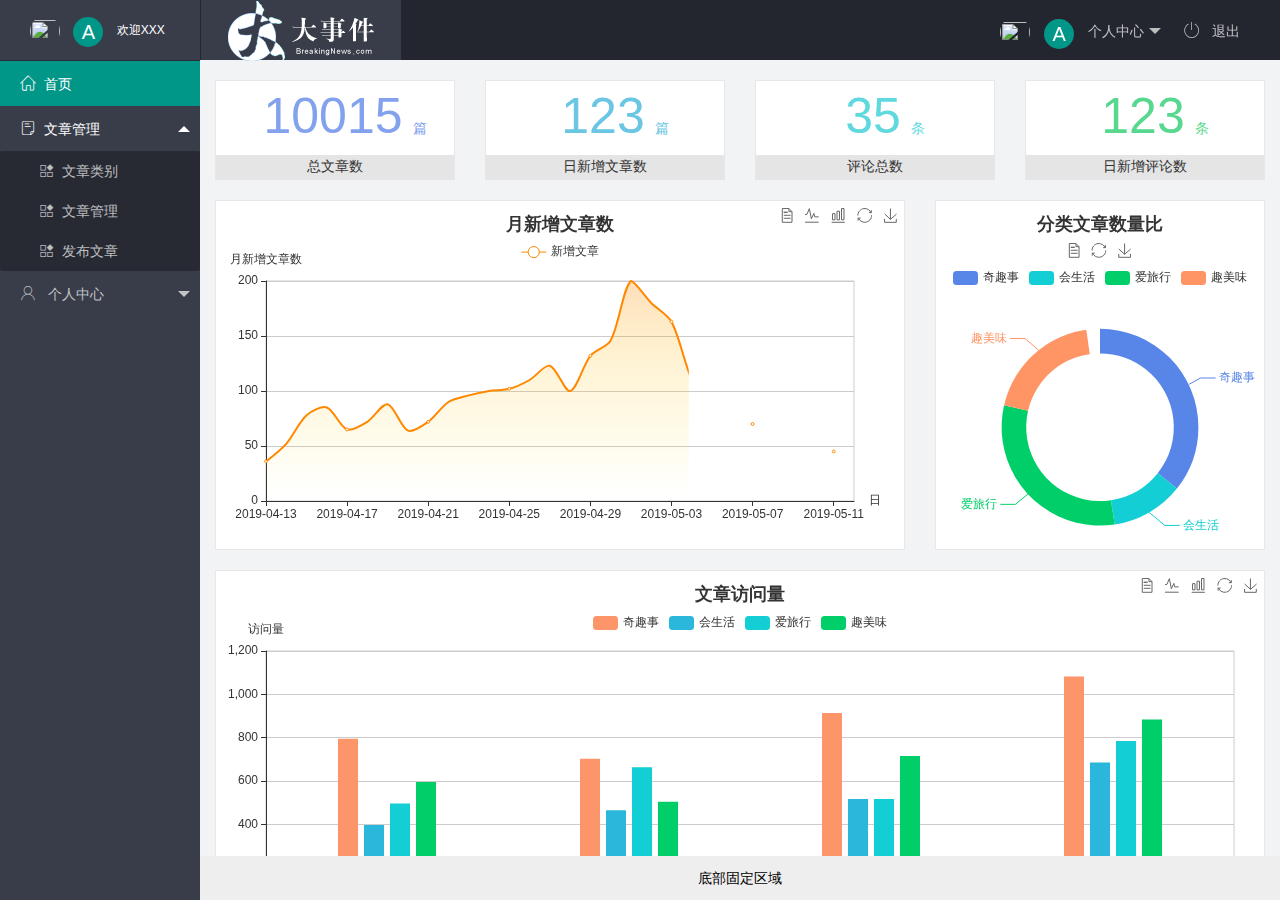
==== commit 08de063a: "我很费劲的完成了个人中心功能" ====
--- a/index.html
+++ b/index.html
@@ -22,15 +22,15 @@
             <ul class="layui-nav layui-layout-right">
                 <li class="layui-nav-item layui-hide layui-show-md-inline-block">
                     <a href="javascript:;">
-                        <img src="//tva1.sinaimg.cn/crop.0.0.118.118.180/5db11ff4gw1e77d3nqrv8j203b03cweg.jpg"
+                        <img src=" //tva1.sinaimg.cn/crop.0.0.118.118.180/5db11ff4gw1e77d3nqrv8j203b03cweg.jpg"
                             class="layui-nav-img">
                         <span class="text-avatar">A</span>
                         个人中心
                     </a>
                     <dl class="layui-nav-child">
-                        <dd><a href="javascript:;">基本资料</a></dd>
-                        <dd><a href="javascript:;">更换头像</a></dd>
-                        <dd><a href="javascript:;">重置密码</a></dd>
+                        <dd><a href="/user/user_info.html" target="fm">基本资料</a></dd>
+                        <dd><a href="/user/user_avator.html" target="fm">更换头像</a></dd>
+                        <dd><a href="/user/user_pwd.html" target="fm">重置密码</a></dd>
                     </dl>
                 </li>
                 <li class="layui-nav-item" lay-header-event="menuRight" lay-unselect>
@@ -64,11 +64,14 @@
                         </dl>
                     </li>
                     <li class="layui-nav-item">
-                        <a href="javascript:;"><span class="iconfont icon-user"></span> 个人中心</a>
+                        <a href="/user/user_info.html" target="fm"><span class="iconfont icon-user"></span> 个人中心</a>
                         <dl class="layui-nav-child">
-                            <dd><a href="javascript:;"><i class="layui-icon layui-icon-app"></i>基本资料</a></dd>
-                            <dd><a href="javascript:;"><i class="layui-icon layui-icon-app"></i>更换头像</a></dd>
-                            <dd><a href="javascript:;"><i class="layui-icon layui-icon-app"></i>重置密码</a></dd>
+                            <dd><a href="/user/user_info.html" target="fm"><i
+                                        class="layui-icon layui-icon-app"></i>基本资料</a></dd>
+                            <dd><a href="/user/user_avator.html" target="fm"><i
+                                        class="layui-icon layui-icon-app"></i>更换头像</a></dd>
+                            <dd><a href="/user/user_pwd.html" target="fm"><i
+                                        class="layui-icon layui-icon-app"></i>重置密码</a></dd>
                         </dl>
                     </li>
                 </ul>
@@ -94,4 +97,5 @@
 <script src="/assets/js/BaseAPI.js"></script>
 <script src="/assets/js/index.js"></script>
 
+
 </html>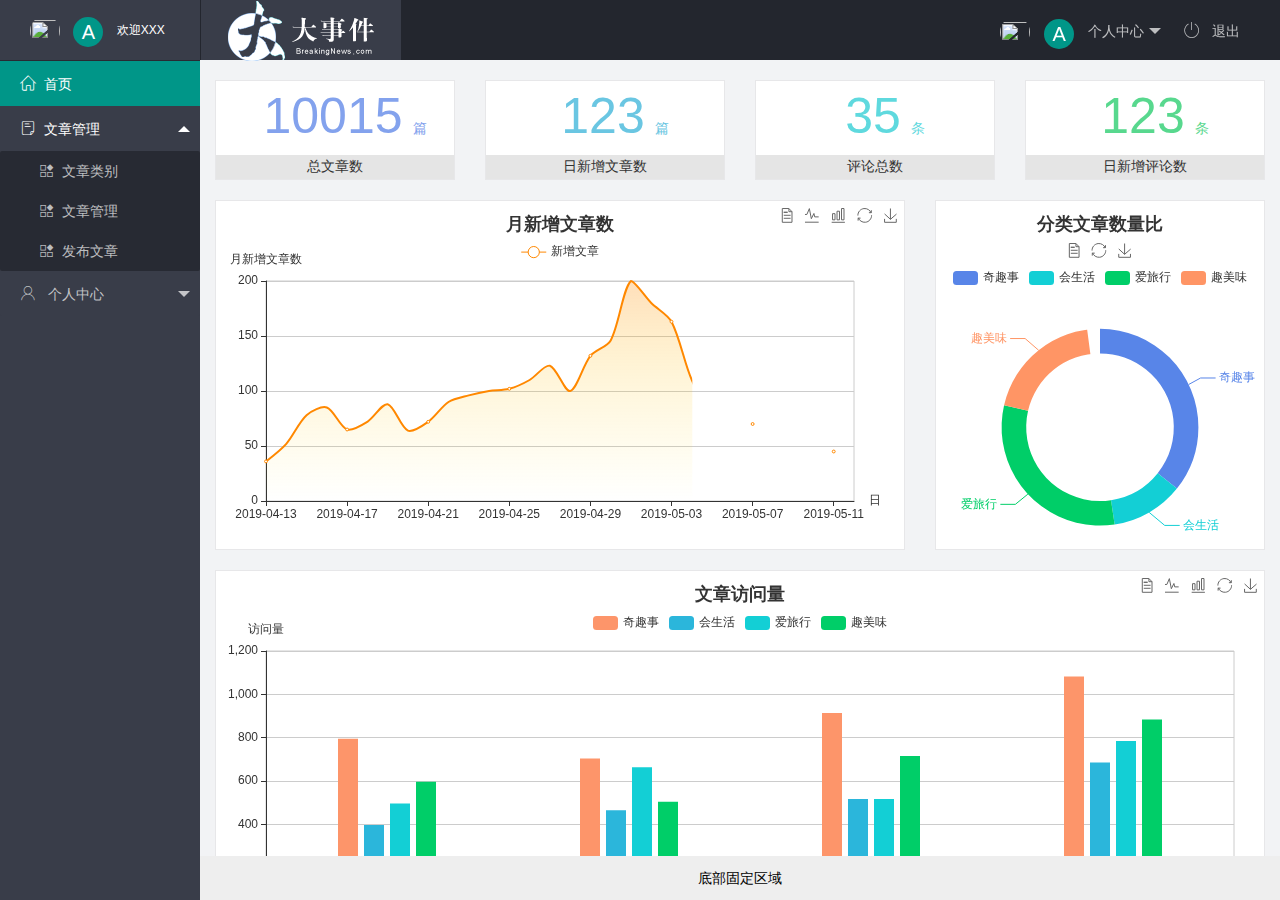
==== commit a00d4829: "我完成了文章功能，全部结束了" ====
--- a/index.html
+++ b/index.html
@@ -58,9 +58,12 @@
                     <li class="layui-nav-item layui-nav-itemed">
                         <a class="" href="javascript:;"><span class="iconfont icon-16"></span>文章管理</a>
                         <dl class="layui-nav-child">
-                            <dd><a href="javascript:;"><i class="layui-icon layui-icon-app"></i>文章类别</a></dd>
-                            <dd><a href="javascript:;"><i class="layui-icon layui-icon-app"></i>文章管理</a></dd>
-                            <dd><a href="javascript:;"><i class="layui-icon layui-icon-app"></i>发布文章</a></dd>
+                            <dd><a href="/article/art_cate.html" target="fm"><i
+                                        class="layui-icon layui-icon-app"></i>文章类别</a></dd>
+                            <dd><a id="a_list" href="/article/art_list.html" target="fm"><i
+                                        class="layui-icon layui-icon-app"></i>文章管理</a></dd>
+                            <dd><a href="/article/art_pub.html" target="fm"><i
+                                        class="layui-icon layui-icon-app"></i>发布文章</a></dd>
                         </dl>
                     </li>
                     <li class="layui-nav-item">
